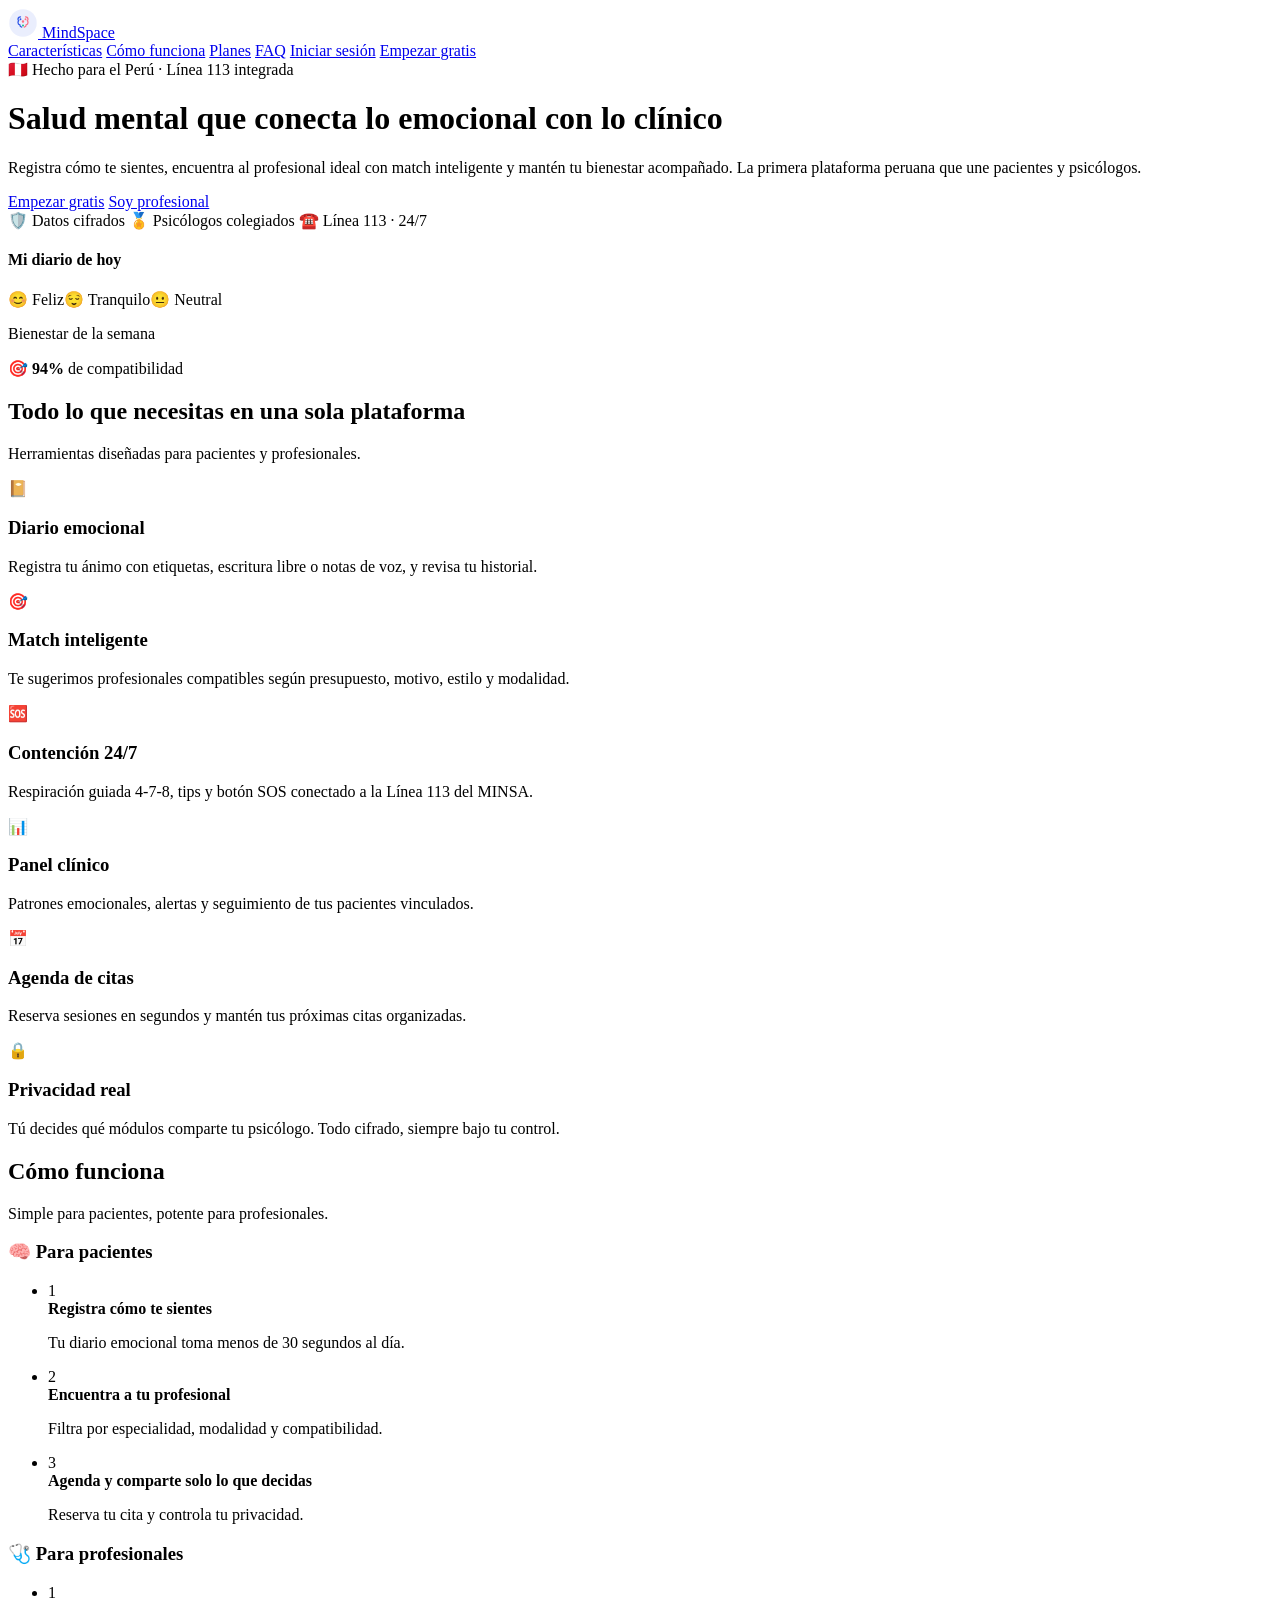
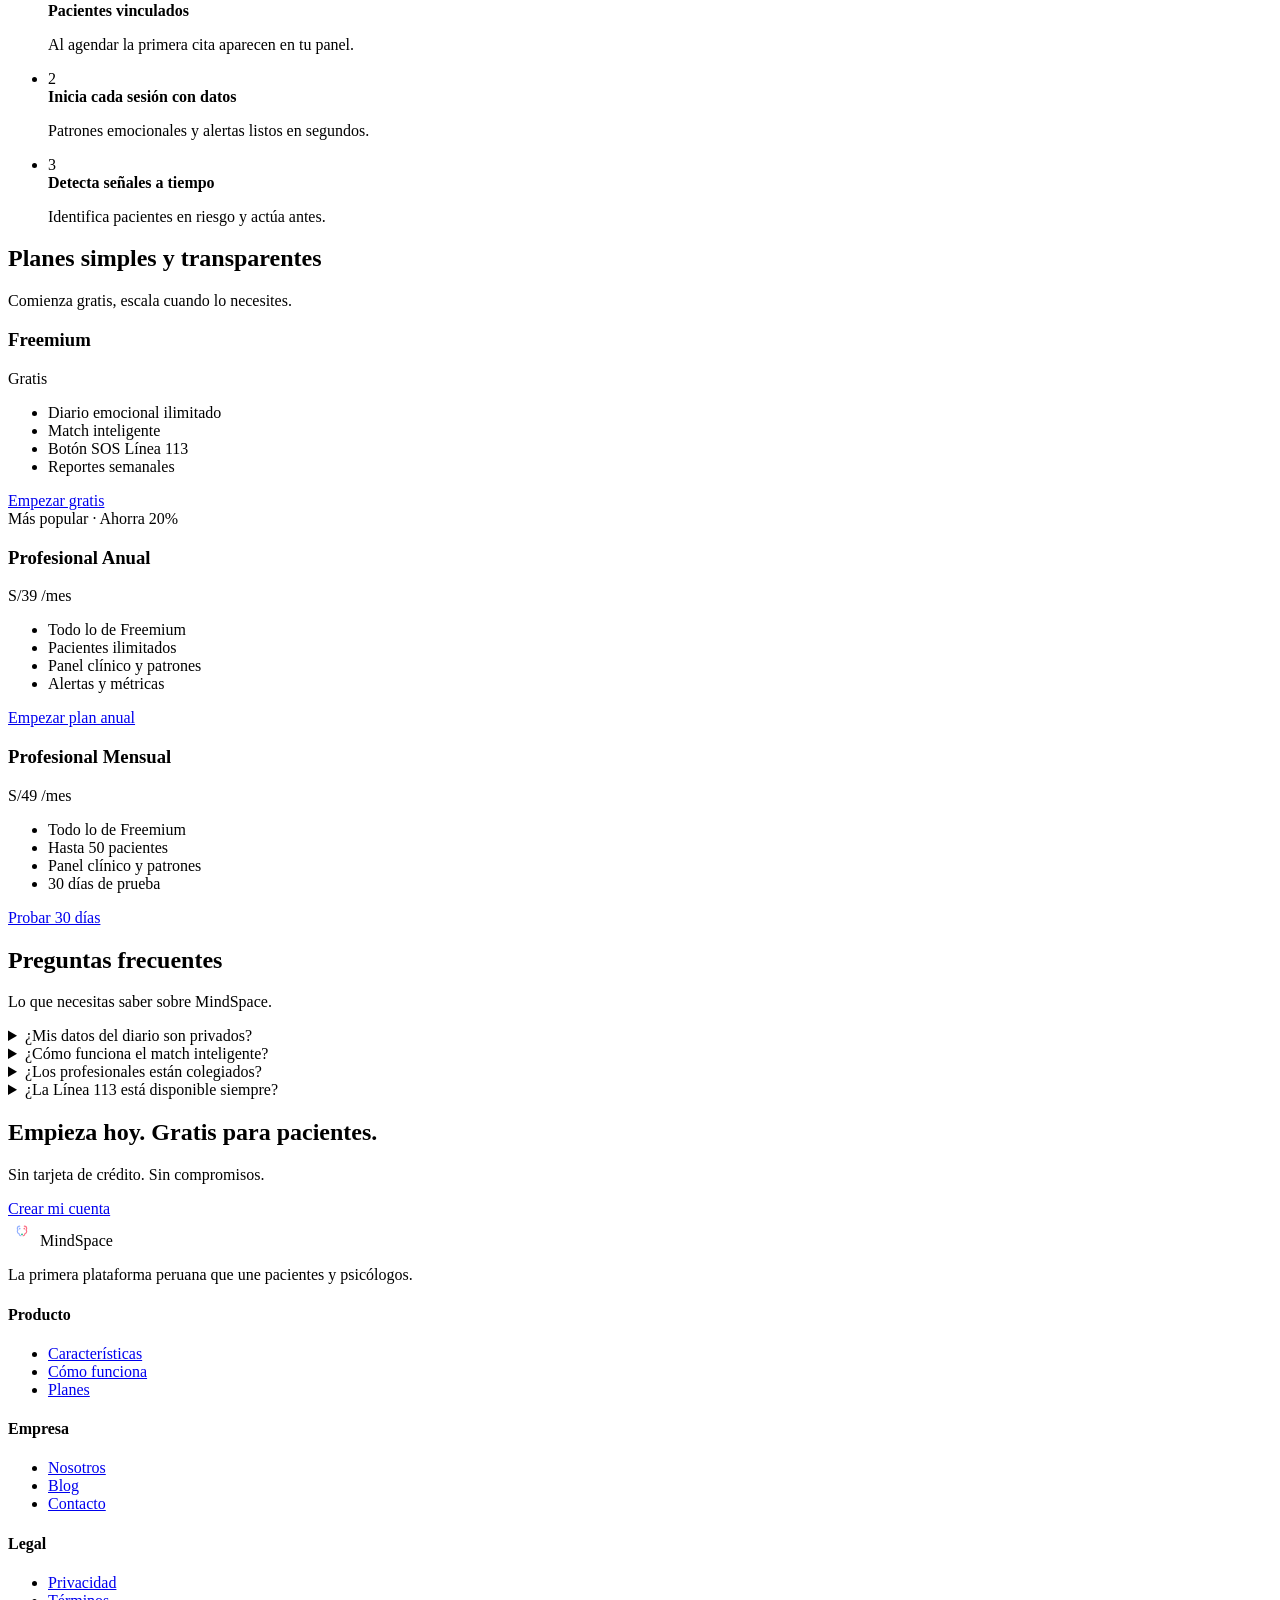
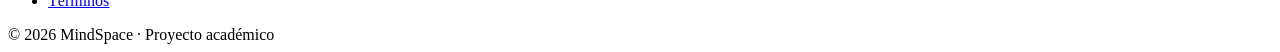
==== index.html @ b7dac178 "Feat: Estructura de la landing page" ====
<!DOCTYPE html>
<html lang="es">
<head>
  <meta charset="UTF-8" />
  <meta name="viewport" content="width=device-width, initial-scale=1.0" />
  <title>MindSpace — Salud mental que conecta lo emocional con lo clínico</title>
  <link rel="preconnect" href="https://fonts.googleapis.com" />
  <link rel="preconnect" href="https://fonts.gstatic.com" crossorigin />
  <link href="https://fonts.googleapis.com/css2?family=Poppins:wght@400;500;600;700&display=swap" rel="stylesheet" />
  <link rel="stylesheet" href="css/style.css" />
</head>
<body class="landing-body">

  <nav class="landing-nav">
    <a class="brand-logo" href="index.html">
      <svg width="30" height="30" viewBox="0 0 48 48" fill="none" xmlns="http://www.w3.org/2000/svg" aria-hidden="true">
        <circle cx="24" cy="24" r="22" fill="#2F55E7" opacity="0.10"/>
        <g transform="translate(12,10)">
          <path d="M8 4C6 4 4 5.5 4 8C4 9 4.5 10 5 10.5C4.5 11 4 12 4 13C4 15 5.5 16.5 7 17C7 18.5 8 20 10 20.5" stroke="#2F55E7" stroke-width="2" stroke-linecap="round" fill="none"/>
          <path d="M16 4C18 4 20 5.5 20 8C20 9 19.5 10 19 10.5C19.5 11 20 12 20 13C20 15 18.5 16.5 17 17C17 18.5 16 20 14 20.5" stroke="#FB7185" stroke-width="2" stroke-linecap="round" fill="none"/>
          <path d="M12 14C12 14 10 12.5 10 11C10 10 10.5 9.5 11 9.5C11.5 9.5 12 10 12 10C12 10 12.5 9.5 13 9.5C13.5 9.5 14 10 14 11C14 12.5 12 14 12 14Z" fill="#FB7185"/>
          <circle cx="8" cy="8" r="1.5" fill="#2F55E7"/><circle cx="16" cy="8" r="1.5" fill="#FB7185"/><circle cx="12" cy="18" r="1.5" fill="#10B981"/>
        </g>
      </svg>
      <span>Mind<span class="accent">Space</span></span>
    </a>
    <div class="landing-menu">
      <a class="solo-desktop" href="#features">Características</a>
      <a class="solo-desktop" href="#como">Cómo funciona</a>
      <a class="solo-desktop" href="#planes">Planes</a>
      <a class="solo-desktop" href="#faq">FAQ</a>
      <a class="btn btn-secundario" href="pages/auth/login.html">Iniciar sesión</a>
      <a class="btn" href="pages/auth/login.html">Empezar gratis</a>
    </div>
  </nav>

  <!-- Hero -->
  <header class="hero">
    <div class="hero-grid">
      <div>
        <span class="hero-badge">🇵🇪 Hecho para el Perú · Línea 113 integrada</span>
        <h1 class="hero-title">Salud mental que conecta lo <b>emocional</b> con lo <b>clínico</b></h1>
        <p class="hero-subtitle">Registra cómo te sientes, encuentra al profesional ideal con match inteligente y mantén tu bienestar acompañado. La primera plataforma peruana que une pacientes y psicólogos.</p>
        <div class="hero-cta">
          <a class="btn btn-grande" href="pages/auth/login.html">Empezar gratis</a>
          <a class="btn btn-secundario btn-grande" href="pages/auth/registro.html?rol=pro">Soy profesional</a>
        </div>
        <div class="badges">
          <span>🛡️ Datos cifrados</span>
          <span>🏅 Psicólogos colegiados</span>
          <span>☎️ Línea 113 · 24/7</span>
        </div>
      </div>
      <div class="hero-panel">
        <div class="mock">
          <div class="mock-head"><i></i><i></i><i></i></div>
          <h4>Mi diario de hoy</h4>
          <div class="mock-chips">
            <span class="chip">😊 Feliz</span><span class="chip on">😌 Tranquilo</span><span class="chip">😐 Neutral</span>
          </div>
          <p class="mock-label">Bienestar de la semana</p>
          <div class="mock-bars">
            <span style="--h:55%"></span><span style="--h:70%"></span><span style="--h:60%"></span>
            <span style="--h:80%"></span><span style="--h:72%"></span><span style="--h:88%"></span><span style="--h:76%"></span>
          </div>
        </div>
        <div class="float-badge">🎯 <b>94%</b> de compatibilidad</div>
      </div>
    </div>
  </header>

  <!-- Características -->
  <section class="seccion" id="features">
    <h2 class="seccion-titulo">Todo lo que necesitas en una sola plataforma</h2>
    <p class="seccion-sub">Herramientas diseñadas para pacientes y profesionales.</p>
    <div class="features">
      <div class="feature"><div class="feature-ico">📔</div><h3>Diario emocional</h3><p>Registra tu ánimo con etiquetas, escritura libre o notas de voz, y revisa tu historial.</p></div>
      <div class="feature"><div class="feature-ico">🎯</div><h3>Match inteligente</h3><p>Te sugerimos profesionales compatibles según presupuesto, motivo, estilo y modalidad.</p></div>
      <div class="feature"><div class="feature-ico">🆘</div><h3>Contención 24/7</h3><p>Respiración guiada 4-7-8, tips y botón SOS conectado a la Línea 113 del MINSA.</p></div>
      <div class="feature"><div class="feature-ico">📊</div><h3>Panel clínico</h3><p>Patrones emocionales, alertas y seguimiento de tus pacientes vinculados.</p></div>
      <div class="feature"><div class="feature-ico">📅</div><h3>Agenda de citas</h3><p>Reserva sesiones en segundos y mantén tus próximas citas organizadas.</p></div>
      <div class="feature"><div class="feature-ico">🔒</div><h3>Privacidad real</h3><p>Tú decides qué módulos comparte tu psicólogo. Todo cifrado, siempre bajo tu control.</p></div>
    </div>
  </section>

  <!-- Cómo funciona -->
  <section class="alt-bg">
    <div class="seccion" id="como">
      <h2 class="seccion-titulo">Cómo funciona</h2>
      <p class="seccion-sub">Simple para pacientes, potente para profesionales.</p>
      <div class="como-grid">
        <div class="como-col">
          <h3>🧠 Para pacientes</h3>
          <ul class="pasos">
            <li class="paso"><span class="num">1</span><div><strong>Registra cómo te sientes</strong><p>Tu diario emocional toma menos de 30 segundos al día.</p></div></li>
            <li class="paso"><span class="num">2</span><div><strong>Encuentra a tu profesional</strong><p>Filtra por especialidad, modalidad y compatibilidad.</p></div></li>
            <li class="paso"><span class="num">3</span><div><strong>Agenda y comparte solo lo que decidas</strong><p>Reserva tu cita y controla tu privacidad.</p></div></li>
          </ul>
        </div>
        <div class="como-col">
          <h3>🩺 Para profesionales</h3>
          <ul class="pasos">
            <li class="paso"><span class="num">1</span><div><strong>Pacientes vinculados</strong><p>Al agendar la primera cita aparecen en tu panel.</p></div></li>
            <li class="paso"><span class="num">2</span><div><strong>Inicia cada sesión con datos</strong><p>Patrones emocionales y alertas listos en segundos.</p></div></li>
            <li class="paso"><span class="num">3</span><div><strong>Detecta señales a tiempo</strong><p>Identifica pacientes en riesgo y actúa antes.</p></div></li>
          </ul>
        </div>
      </div>
    </div>
  </section>

  <!-- Planes -->
  <section class="seccion" id="planes">
    <h2 class="seccion-titulo">Planes simples y transparentes</h2>
    <p class="seccion-sub">Comienza gratis, escala cuando lo necesites.</p>
    <div class="plans">
      <div class="plan">
        <h3>Freemium</h3>
        <div class="precio">Gratis</div>
        <ul><li>Diario emocional ilimitado</li><li>Match inteligente</li><li>Botón SOS Línea 113</li><li>Reportes semanales</li></ul>
        <a class="btn btn-secundario btn-block" href="pages/auth/login.html">Empezar gratis</a>
      </div>
      <div class="plan popular">
        <span class="plan-badge">Más popular · Ahorra 20%</span>
        <h3>Profesional Anual</h3>
        <div class="precio">S/39<span> /mes</span></div>
        <ul><li>Todo lo de Freemium</li><li>Pacientes ilimitados</li><li>Panel clínico y patrones</li><li>Alertas y métricas</li></ul>
        <a class="btn btn-block" href="pages/auth/registro.html?rol=pro">Empezar plan anual</a>
      </div>
      <div class="plan">
        <h3>Profesional Mensual</h3>
        <div class="precio">S/49<span> /mes</span></div>
        <ul><li>Todo lo de Freemium</li><li>Hasta 50 pacientes</li><li>Panel clínico y patrones</li><li>30 días de prueba</li></ul>
        <a class="btn btn-secundario btn-block" href="pages/auth/registro.html?rol=pro">Probar 30 días</a>
      </div>
    </div>
  </section>

  <!-- FAQ -->
  <section class="alt-bg">
    <div class="seccion" id="faq">
      <h2 class="seccion-titulo">Preguntas frecuentes</h2>
      <p class="seccion-sub">Lo que necesitas saber sobre MindSpace.</p>
      <div class="faq">
        <details><summary>¿Mis datos del diario son privados?</summary><p>Sí. Todo está cifrado y solo tú decides qué módulos compartir con tu profesional y cuándo.</p></details>
        <details><summary>¿Cómo funciona el match inteligente?</summary><p>Cruzamos tu presupuesto, motivo, estilo y modalidad con perfiles verificados y te mostramos un porcentaje de compatibilidad.</p></details>
        <details><summary>¿Los profesionales están colegiados?</summary><p>Validamos la colegiatura con el Colegio de Psicólogos del Perú antes de aprobar cada perfil.</p></details>
        <details><summary>¿La Línea 113 está disponible siempre?</summary><p>Sí. El botón SOS te conecta con la Línea 113 del MINSA, gratuita y disponible 24/7.</p></details>
      </div>
    </div>
  </section>

  <!-- CTA final -->
  <section class="cta-final">
    <h2>Empieza hoy. Gratis para pacientes.</h2>
    <p>Sin tarjeta de crédito. Sin compromisos.</p>
    <a class="btn btn-secundario btn-grande" href="pages/auth/login.html">Crear mi cuenta</a>
  </section>

  <!-- Footer -->
  <footer class="landing-footer">
    <div class="footer-grid">
      <div>
        <div class="footer-brand">
          <svg width="28" height="28" viewBox="0 0 48 48" fill="none" xmlns="http://www.w3.org/2000/svg" aria-hidden="true">
            <circle cx="24" cy="24" r="22" fill="#ffffff" opacity="0.12"/>
            <g transform="translate(12,10)">
              <path d="M8 4C6 4 4 5.5 4 8C4 9 4.5 10 5 10.5C4.5 11 4 12 4 13C4 15 5.5 16.5 7 17C7 18.5 8 20 10 20.5" stroke="#93b0ff" stroke-width="2" stroke-linecap="round" fill="none"/>
              <path d="M16 4C18 4 20 5.5 20 8C20 9 19.5 10 19 10.5C19.5 11 20 12 20 13C20 15 18.5 16.5 17 17C17 18.5 16 20 14 20.5" stroke="#FB7185" stroke-width="2" stroke-linecap="round" fill="none"/>
              <circle cx="8" cy="8" r="1.5" fill="#93b0ff"/><circle cx="16" cy="8" r="1.5" fill="#FB7185"/><circle cx="12" cy="18" r="1.5" fill="#10B981"/>
            </g>
          </svg>
          <span>Mind<span class="accent">Space</span></span>
        </div>
        <p class="footer-desc">La primera plataforma peruana que une pacientes y psicólogos.</p>
      </div>
      <div><h4>Producto</h4><ul><li><a href="#features">Características</a></li><li><a href="#como">Cómo funciona</a></li><li><a href="#planes">Planes</a></li></ul></div>
      <div><h4>Empresa</h4><ul><li><a href="#">Nosotros</a></li><li><a href="#">Blog</a></li><li><a href="#">Contacto</a></li></ul></div>
      <div><h4>Legal</h4><ul><li><a href="#">Privacidad</a></li><li><a href="#">Términos</a></li></ul></div>
    </div>
    <div class="footer-bottom">© 2026 MindSpace · Proyecto académico</div>
  </footer>

</body>
</html>
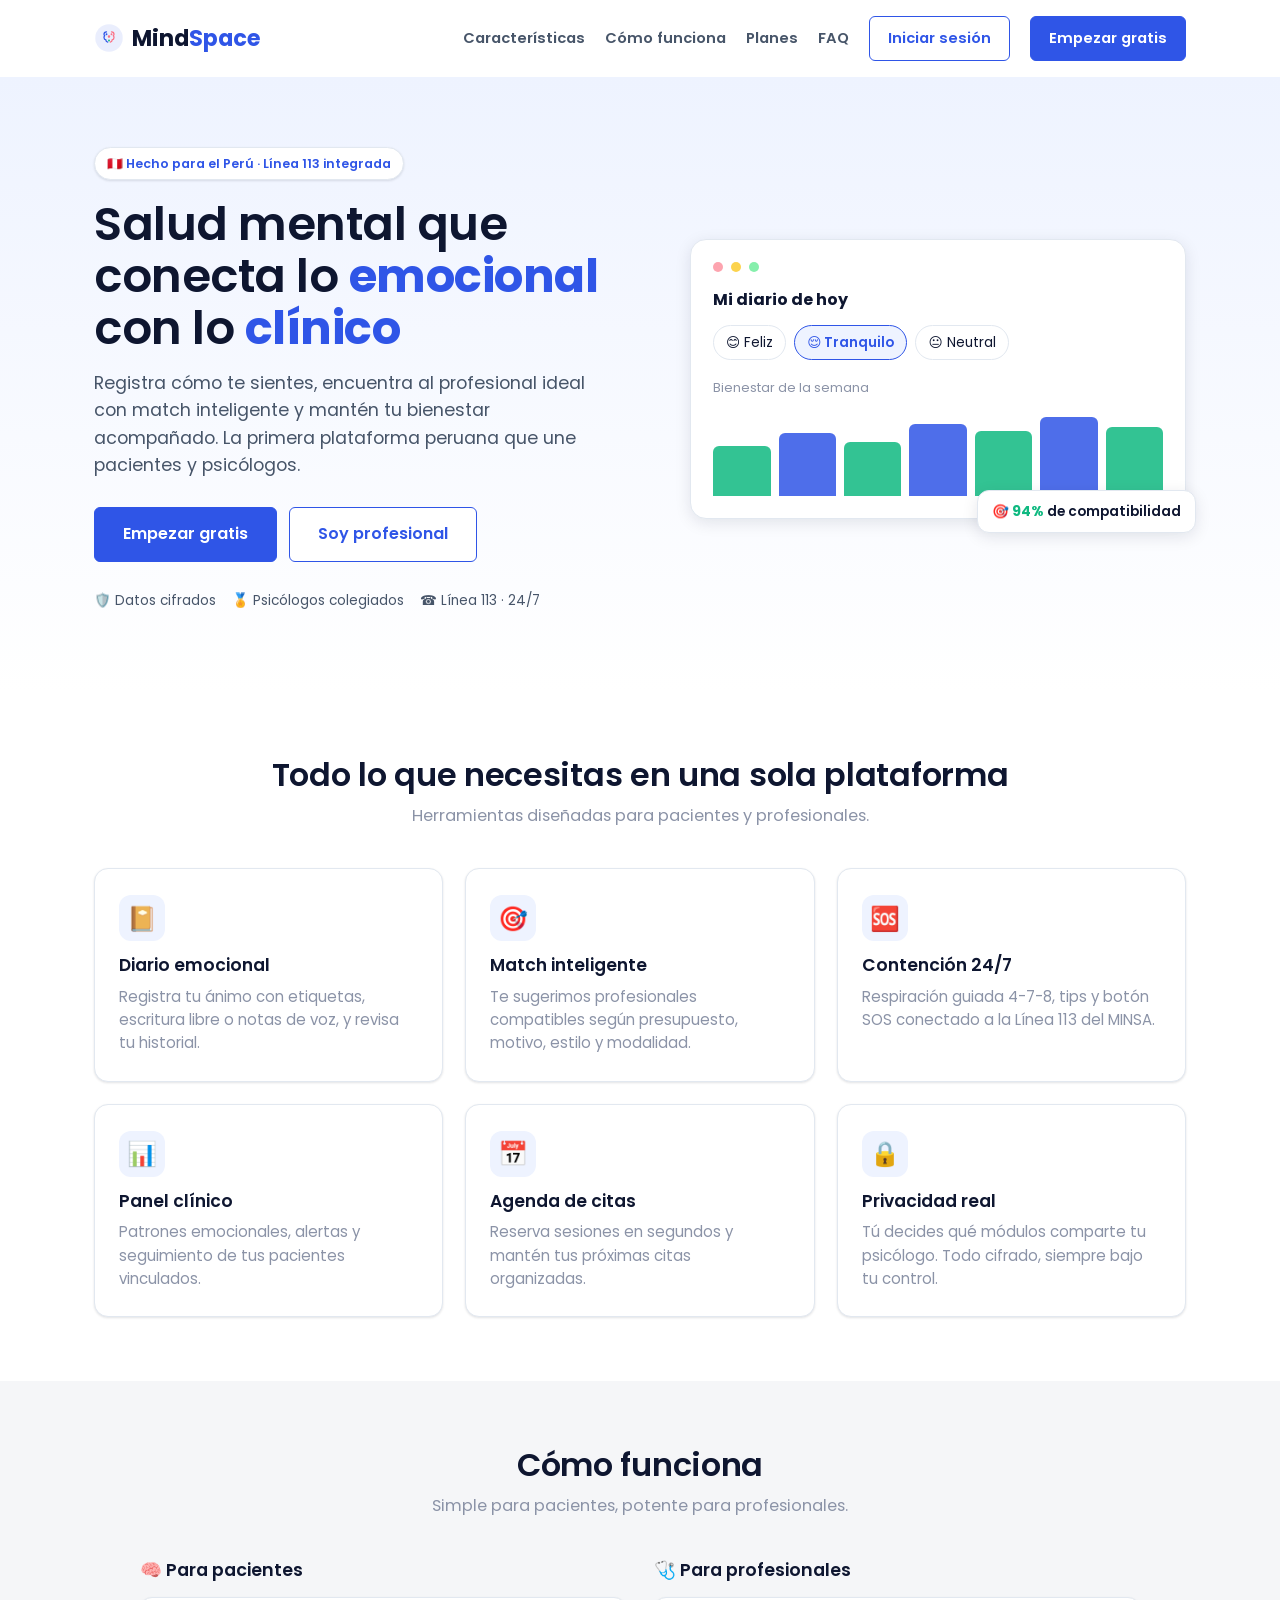
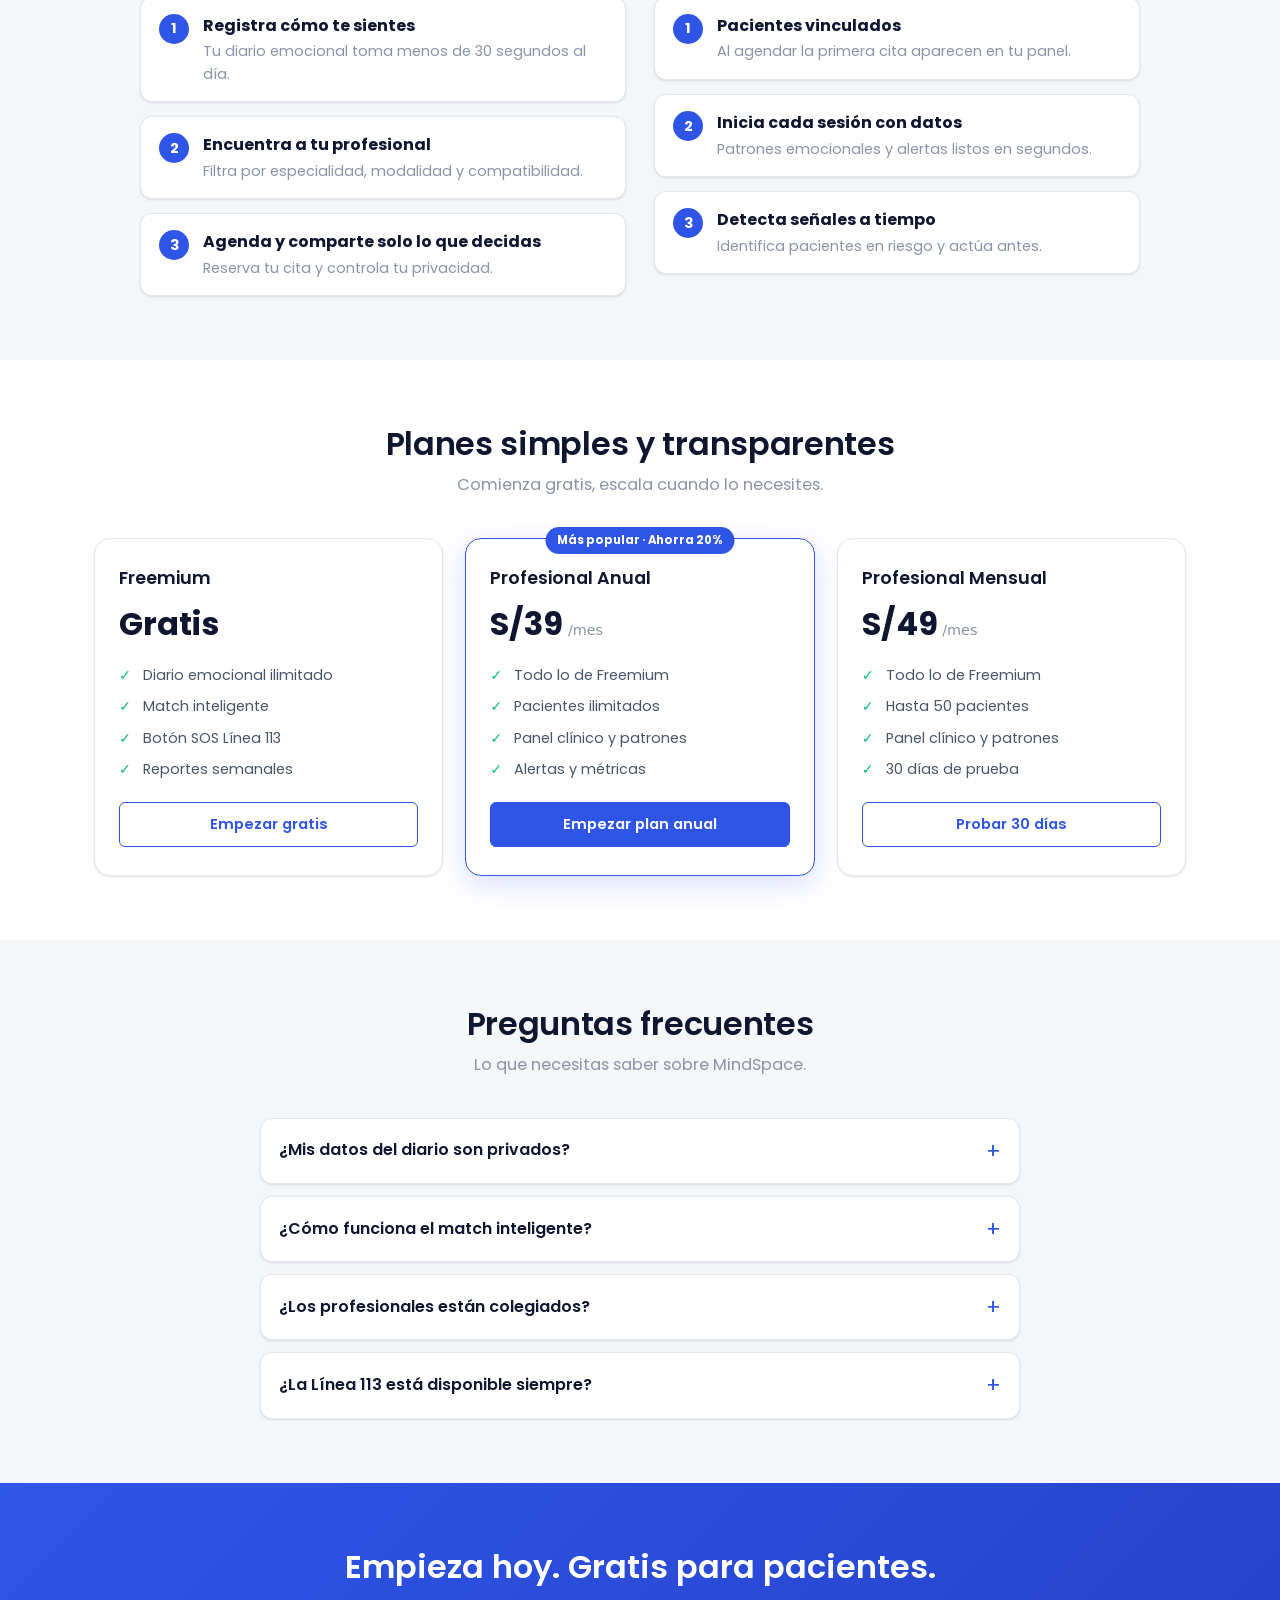
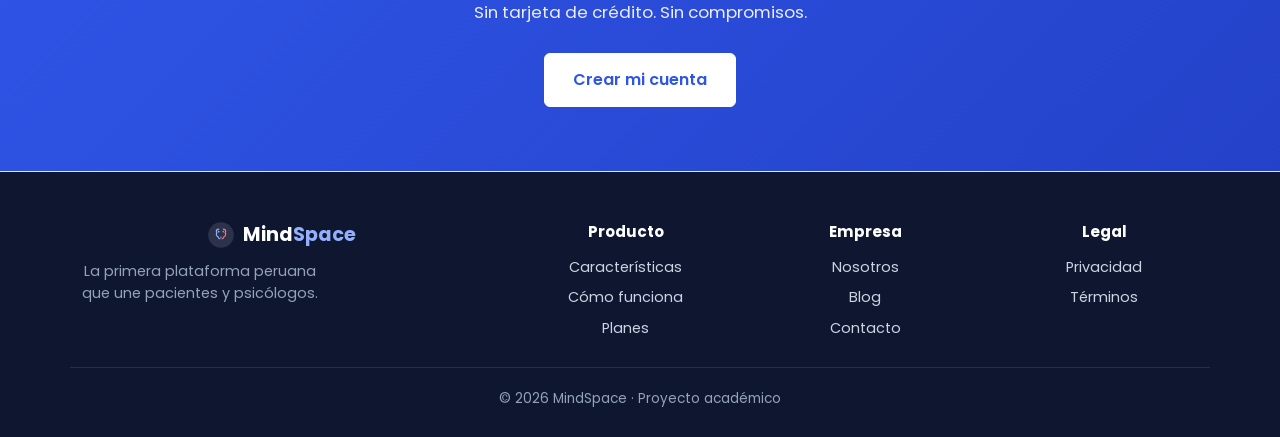
==== commit 9e232c40: "Add files via upload index y profesional" ====
--- a/index.html
+++ b/index.html
@@ -8,7 +8,8 @@
   <link rel="preconnect" href="https://fonts.gstatic.com" crossorigin />
   <link href="https://fonts.googleapis.com/css2?family=Poppins:wght@400;500;600;700&display=swap" rel="stylesheet" />
   <link rel="stylesheet" href="css/style.css" />
-</head>
+
+  </head>
 <body class="landing-body">
 
   <nav class="landing-nav">
@@ -22,7 +23,8 @@
           <circle cx="8" cy="8" r="1.5" fill="#2F55E7"/><circle cx="16" cy="8" r="1.5" fill="#FB7185"/><circle cx="12" cy="18" r="1.5" fill="#10B981"/>
         </g>
       </svg>
-      <span>Mind<span class="accent">Space</span></span>
+
+       <span>Mind<span class="accent">Space</span></span>
     </a>
     <div class="landing-menu">
       <a class="solo-desktop" href="#features">Características</a>
@@ -127,6 +129,7 @@
         <ul><li>Todo lo de Freemium</li><li>Pacientes ilimitados</li><li>Panel clínico y patrones</li><li>Alertas y métricas</li></ul>
         <a class="btn btn-block" href="pages/auth/registro.html?rol=pro">Empezar plan anual</a>
       </div>
+
       <div class="plan">
         <h3>Profesional Mensual</h3>
         <div class="precio">S/49<span> /mes</span></div>
@@ -136,7 +139,7 @@
     </div>
   </section>
 
-  <!-- FAQ -->
+   <!-- FAQ -->
   <section class="alt-bg">
     <div class="seccion" id="faq">
       <h2 class="seccion-titulo">Preguntas frecuentes</h2>
@@ -150,14 +153,14 @@
     </div>
   </section>
 
-  <!-- CTA final -->
+   <!-- CTA final -->
   <section class="cta-final">
     <h2>Empieza hoy. Gratis para pacientes.</h2>
     <p>Sin tarjeta de crédito. Sin compromisos.</p>
     <a class="btn btn-secundario btn-grande" href="pages/auth/login.html">Crear mi cuenta</a>
   </section>
 
-  <!-- Footer -->
+<!-- Footer -->
   <footer class="landing-footer">
     <div class="footer-grid">
       <div>
@@ -170,7 +173,8 @@
               <circle cx="8" cy="8" r="1.5" fill="#93b0ff"/><circle cx="16" cy="8" r="1.5" fill="#FB7185"/><circle cx="12" cy="18" r="1.5" fill="#10B981"/>
             </g>
           </svg>
-          <span>Mind<span class="accent">Space</span></span>
+
+            <span>Mind<span class="accent">Space</span></span>
         </div>
         <p class="footer-desc">La primera plataforma peruana que une pacientes y psicólogos.</p>
       </div>
--- a/css/style.css
+++ b/css/style.css
@@ -0,0 +1,348 @@
+
+:root {
+  --azul:       #2F55E7;
+  --azul-osc:   #2442C9;
+  --azul-suave: #EEF3FF;
+  --texto:      #0E1630;
+  --texto-2:    #475569;
+  --gris:       #8B93A7;
+  --gris-claro: #F5F6F8;
+  --borde:      #E2E8F0;
+  --fondo:      #FFFFFF;
+  --fondo-app:  #F6F7F9;
+  --ok:         #10B981;
+  --coral:      #FB7185;
+  --sombra:     0 1px 3px rgba(14,22,48,.07), 0 1px 2px rgba(14,22,48,.05);
+  --sombra-md:  0 4px 16px rgba(14,22,48,.10);
+  --radio:      10px;
+  --radio-sm:   6px;
+}
+
+/* ----- Reset y base ----- */
+* { margin: 0; padding: 0; box-sizing: border-box; }
+html { scroll-behavior: smooth; }
+
+body {
+  font-family: "Poppins", system-ui, "Segoe UI", Arial, sans-serif;
+  background-color: var(--fondo-app);
+  color: var(--texto);
+  line-height: 1.55;
+  min-height: 100vh;
+}
+a { color: var(--azul); text-decoration: none; }
+a:hover { text-decoration: underline; }
+h1, h2, h3 { color: var(--texto); font-weight: 600; line-height: 1.25; }
+.muted { color: var(--gris); }
+
+/* ----- Botones ----- */
+.btn {
+  display: inline-block;
+  padding: 10px 18px;
+  background-color: var(--azul);
+  color: #fff;
+  border: 1px solid var(--azul);
+  border-radius: var(--radio-sm);
+  font: inherit;
+  font-weight: 600;
+  font-size: .92rem;
+  cursor: pointer;
+  text-align: center;
+  transition: background-color .15s ease;
+}
+.btn:hover { background-color: var(--azul-osc); border-color: var(--azul-osc); text-decoration: none; }
+.btn-secundario { background-color: #fff; color: var(--azul); }
+.btn-secundario:hover { background-color: var(--azul-suave); color: var(--azul); }
+.btn-coral { background-color: var(--coral); border-color: var(--coral); }
+.btn-coral:hover { background-color: #f43f5e; border-color: #f43f5e; }
+.btn-block { display: block; width: 100%; }
+.btn-grande { padding: 14px 28px; font-size: 1rem; }
+
+/* ----- Formularios ----- */
+label { display: block; margin: 14px 0 6px; font-weight: 600; font-size: .85rem; color: var(--texto-2); }
+input, select, textarea {
+  width: 100%; padding: 10px 12px; border: 1px solid var(--borde);
+  border-radius: var(--radio-sm); font: inherit; font-size: .92rem; background-color: #fff;
+}
+textarea { min-height: 130px; resize: vertical; }
+input:focus, select:focus, textarea:focus { outline: none; border-color: var(--azul); box-shadow: 0 0 0 3px var(--azul-suave); }
+
+.form-actions { margin-top: 22px; display: flex; gap: 10px; }
+.form-actions .btn { flex: 1; }
+.form-grid { display: grid; grid-template-columns: 1fr 1fr; gap: 0 18px; }
+.form-grid .full { grid-column: 1 / -1; }
+
+.form-mensaje { margin: 0 0 16px; padding: 10px 14px; border-radius: 8px; font-size: .9rem; }
+.form-mensaje--error { background: #fdecea; color: #b3261e; border: 1px solid #f5c2c0; }
+.form-mensaje--exito { background: #e7f4ea; color: #1e7e34; border: 1px solid #b7dfc1; }
+.form-mensaje--info { background: var(--azul-suave); color: var(--azul-osc); border: 1px solid #c7d4fb; }
+
+/* ----- Tablas ----- */
+.tabla-wrap { overflow-x: auto; border: 1px solid var(--borde); border-radius: var(--radio); background: #fff; }
+table { width: 100%; border-collapse: collapse; font-size: .9rem; }
+thead { background-color: var(--gris-claro); }
+th, td { text-align: left; padding: 12px 16px; border-bottom: 1px solid var(--borde); }
+th { color: var(--texto-2); font-weight: 600; font-size: .78rem; text-transform: uppercase; letter-spacing: .6px; }
+tbody tr { cursor: pointer; }
+tbody tr:hover { background-color: var(--gris-claro); }
+tbody tr:last-child td { border-bottom: none; }
+
+/* ===== Auth (login / registro / recuperar) — tarjeta centrada ===== */
+.auth-body {
+  min-height: 100vh; display: flex; align-items: center; justify-content: center; padding: 40px 20px;
+  background: radial-gradient(900px 480px at 50% -20%, var(--azul-suave), transparent 70%), var(--gris-claro);
+}
+.auth-card { width: 100%; max-width: 430px; background: #fff; border: 1px solid var(--borde); border-radius: var(--radio); box-shadow: var(--sombra-md); padding: 34px 30px; }
+.auth-back { display: inline-block; color: var(--gris); font-weight: 600; font-size: .85rem; margin-bottom: 14px; }
+.auth-back:hover { color: var(--azul); text-decoration: none; }
+.auth-logo { display: flex; flex-direction: column; align-items: center; gap: 8px; margin-bottom: 18px; }
+.auth-logo .logo-text { font-size: 1.3rem; font-weight: 700; }
+.auth-logo .logo-text span { color: var(--azul); }
+.auth-card h2 { text-align: center; font-size: 1.35rem; margin-bottom: 6px; }
+.auth-card .subtitulo { text-align: center; color: var(--gris); font-size: .9rem; margin-bottom: 22px; }
+.divider-text { text-align: center; margin: 18px 0; color: var(--gris); font-size: .85rem; position: relative; }
+.divider-text::before { content: ""; position: absolute; top: 50%; left: 0; right: 0; border-top: 1px solid var(--borde); }
+.divider-text span { position: relative; background: #fff; padding: 0 12px; }
+.form-foot { text-align: center; margin-top: 16px; font-size: .88rem; color: var(--gris); }
+
+/* ===== Landing (estilo React) ===== */
+.landing-body { background: #fff; }
+.landing-nav { display: flex; align-items: center; justify-content: space-between; max-width: 1140px; margin: 0 auto; padding: 16px 24px; }
+.brand-logo { display: inline-flex; align-items: center; gap: 8px; font-size: 1.4rem; font-weight: 700; color: var(--texto); }
+.brand-logo .accent { color: var(--azul); }
+.brand-logo:hover { text-decoration: none; }
+.landing-menu { display: flex; align-items: center; gap: 20px; }
+.landing-menu a:not(.btn) { color: var(--texto-2); font-weight: 600; font-size: .92rem; }
+.landing-menu a:not(.btn):hover { color: var(--azul); }
+
+/* Hero */
+.hero { background: linear-gradient(180deg, var(--azul-suave) 0%, #fff 100%); }
+.hero-grid { max-width: 1140px; margin: 0 auto; padding: 70px 24px 80px; display: grid; grid-template-columns: 1.05fr .95fr; gap: 48px; align-items: center; }
+.hero-badge { display: inline-block; background: #fff; border: 1px solid var(--borde); color: var(--azul); font-weight: 600; font-size: .78rem; padding: 6px 12px; border-radius: 999px; margin-bottom: 18px; box-shadow: var(--sombra); }
+.hero-title { font-size: 2.9rem; line-height: 1.12; margin-bottom: 16px; letter-spacing: -.5px; }
+.hero-title b { color: var(--azul); }
+.hero-subtitle { color: var(--texto-2); font-size: 1.1rem; max-width: 520px; margin-bottom: 28px; }
+.hero-cta { display: flex; gap: 12px; flex-wrap: wrap; margin-bottom: 28px; }
+.badges { display: flex; flex-wrap: wrap; gap: 16px; color: var(--texto-2); font-size: .85rem; }
+.badges span { display: inline-flex; align-items: center; gap: 6px; }
+
+/* Panel mockup del hero */
+.hero-panel { position: relative; }
+.mock { background: #fff; border: 1px solid var(--borde); border-radius: 16px; box-shadow: var(--sombra-md); padding: 22px; }
+.mock-head { display: flex; align-items: center; gap: 8px; margin-bottom: 16px; }
+.mock-head i { width: 10px; height: 10px; border-radius: 50%; display: inline-block; background: var(--borde); }
+.mock-head i:nth-child(1) { background: #fda4af; } .mock-head i:nth-child(2) { background: #fcd34d; } .mock-head i:nth-child(3) { background: #86efac; }
+.mock h4 { font-size: 1rem; margin-bottom: 12px; }
+.mock-chips { display: flex; gap: 8px; flex-wrap: wrap; margin-bottom: 18px; }
+.mock-chips .chip { border: 1px solid var(--borde); border-radius: 999px; padding: 6px 12px; font-size: .85rem; }
+.mock-chips .chip.on { background: var(--azul-suave); border-color: var(--azul); color: var(--azul); font-weight: 600; }
+.mock-label { font-size: .8rem; color: var(--gris); margin-bottom: 8px; }
+.mock-bars { display: flex; align-items: flex-end; gap: 8px; height: 90px; }
+.mock-bars span { flex: 1; border-radius: 6px 6px 0 0; background: var(--azul); opacity: .85; height: var(--h); }
+.mock-bars span:nth-child(odd) { background: var(--ok); }
+.float-badge { position: absolute; right: -10px; bottom: -14px; background: #fff; border: 1px solid var(--borde); box-shadow: var(--sombra-md); border-radius: 12px; padding: 10px 14px; font-weight: 600; font-size: .85rem; }
+.float-badge b { color: var(--ok); }
+
+/* Secciones */
+.seccion { max-width: 1140px; margin: 0 auto; padding: 64px 24px; }
+.seccion-titulo { text-align: center; font-size: 2rem; margin-bottom: 8px; letter-spacing: -.3px; }
+.seccion-sub { text-align: center; color: var(--gris); margin-bottom: 40px; font-size: 1.02rem; }
+.alt-bg { background: var(--gris-claro); }
+
+/* Features */
+.features { display: grid; grid-template-columns: repeat(3, 1fr); gap: 22px; }
+.feature { background: #fff; border: 1px solid var(--borde); border-radius: 14px; box-shadow: var(--sombra); padding: 26px 24px; transition: box-shadow .15s ease, transform .15s ease; }
+.feature:hover { box-shadow: var(--sombra-md); transform: translateY(-2px); }
+.feature-ico { width: 46px; height: 46px; border-radius: 12px; background: var(--azul-suave); color: var(--azul); display: flex; align-items: center; justify-content: center; font-size: 1.5rem; margin-bottom: 14px; }
+.feature h3 { font-size: 1.08rem; margin-bottom: 8px; }
+.feature p { color: var(--gris); font-size: .94rem; }
+
+/* Cómo funciona */
+.como-grid { display: grid; grid-template-columns: 1fr 1fr; gap: 28px; max-width: 1000px; margin: 0 auto; }
+.como-col h3 { font-size: 1.1rem; margin-bottom: 16px; display: flex; align-items: center; gap: 8px; }
+.pasos { list-style: none; display: flex; flex-direction: column; gap: 14px; }
+.paso { display: flex; gap: 14px; background: #fff; border: 1px solid var(--borde); border-radius: 12px; padding: 16px 18px; box-shadow: var(--sombra); }
+.paso .num { flex-shrink: 0; width: 30px; height: 30px; border-radius: 50%; background: var(--azul); color: #fff; font-weight: 700; display: flex; align-items: center; justify-content: center; font-size: .9rem; }
+.paso strong { display: block; margin-bottom: 2px; }
+.paso p { color: var(--gris); font-size: .9rem; }
+
+/* Planes */
+.plans { display: grid; grid-template-columns: repeat(3, 1fr); gap: 22px; align-items: start; }
+.plan { background: #fff; border: 1px solid var(--borde); border-radius: 16px; box-shadow: var(--sombra); padding: 28px 24px; position: relative; }
+.plan.popular { border-color: var(--azul); box-shadow: 0 8px 28px rgba(47,85,231,.18); }
+.plan-badge { position: absolute; top: -12px; left: 50%; transform: translateX(-50%); background: var(--azul); color: #fff; font-size: .72rem; font-weight: 700; padding: 5px 12px; border-radius: 999px; white-space: nowrap; }
+.plan h3 { font-size: 1.1rem; margin-bottom: 10px; }
+.plan .precio { font-size: 2rem; font-weight: 700; color: var(--texto); margin-bottom: 4px; }
+.plan .precio span { font-size: .9rem; font-weight: 500; color: var(--gris); }
+.plan ul { list-style: none; margin: 16px 0 22px; display: flex; flex-direction: column; gap: 9px; }
+.plan li { font-size: .9rem; color: var(--texto-2); padding-left: 24px; position: relative; }
+.plan li::before { content: "✓"; position: absolute; left: 0; color: var(--ok); font-weight: 700; }
+
+/* FAQ */
+.faq { max-width: 760px; margin: 0 auto; display: flex; flex-direction: column; gap: 12px; }
+.faq details { background: #fff; border: 1px solid var(--borde); border-radius: 12px; padding: 0 18px; box-shadow: var(--sombra); }
+.faq summary { list-style: none; cursor: pointer; padding: 16px 0; font-weight: 600; display: flex; justify-content: space-between; align-items: center; gap: 12px; }
+.faq summary::-webkit-details-marker { display: none; }
+.faq summary::after { content: "+"; color: var(--azul); font-size: 1.3rem; font-weight: 400; }
+.faq details[open] summary::after { content: "\2212"; }
+.faq details p { padding: 0 0 16px; color: var(--texto-2); font-size: .93rem; }
+
+/* CTA final */
+.cta-final { background: linear-gradient(135deg, var(--azul) 0%, var(--azul-osc) 100%); color: #fff; text-align: center; padding: 64px 24px; }
+.cta-final h2 { color: #fff; font-size: 2rem; margin-bottom: 12px; }
+.cta-final p { color: rgba(255,255,255,.9); margin-bottom: 28px; font-size: 1.05rem; }
+.cta-final .btn-secundario { background: #fff; color: var(--azul); border-color: #fff; }
+.cta-final .btn-secundario:hover { background: var(--azul-suave); }
+
+/* Footer */
+.landing-footer { background: var(--texto); color: #cbd5e1; padding: 48px 24px 28px; }
+.footer-grid { max-width: 1140px; margin: 0 auto; display: grid; grid-template-columns: 2fr 1fr 1fr 1fr; gap: 28px; }
+.footer-grid h4 { color: #fff; font-size: .95rem; margin-bottom: 12px; }
+.footer-grid ul { list-style: none; display: flex; flex-direction: column; gap: 8px; }
+.footer-grid a { color: #cbd5e1; font-size: .9rem; }
+.footer-grid a:hover { color: #fff; }
+.footer-brand { display: inline-flex; align-items: center; gap: 8px; color: #fff; font-weight: 700; font-size: 1.2rem; margin-bottom: 10px; }
+.footer-brand .accent { color: #93b0ff; }
+.footer-desc { color: #94a3b8; font-size: .9rem; max-width: 260px; }
+.footer-bottom { max-width: 1140px; margin: 28px auto 0; padding-top: 20px; border-top: 1px solid rgba(255,255,255,.1); text-align: center; color: #94a3b8; font-size: .85rem; }
+
+/* ===== Modal (pop-up) ===== */
+.modal-overlay { position: fixed; inset: 0; z-index: 120; background: rgba(14,22,48,.5); display: flex; align-items: center; justify-content: center; padding: 20px; animation: modal-fade .15s ease; }
+.modal-overlay[hidden] { display: none; }
+.modal-card { background: #fff; border-radius: 16px; box-shadow: var(--sombra-md); width: 100%; max-width: 400px; padding: 28px; text-align: center; animation: modal-pop .18s ease; }
+.modal-ico { width: 56px; height: 56px; border-radius: 50%; background: #fde7ea; color: var(--coral); display: flex; align-items: center; justify-content: center; font-size: 1.6rem; margin: 0 auto 14px; }
+.modal-card h3 { font-size: 1.2rem; margin-bottom: 8px; }
+.modal-card p { color: var(--texto-2); font-size: .92rem; margin-bottom: 22px; }
+.modal-actions { display: flex; gap: 10px; }
+.modal-actions .btn { flex: 1; }
+@keyframes modal-fade { from { opacity: 0; } }
+@keyframes modal-pop { from { transform: scale(.96); opacity: 0; } }
+
+/* ===== App (paginas con sidebar) ===== */
+.app-body { display: flex; min-height: 100vh; }
+.layout { flex: 1; display: flex; flex-direction: column; min-width: 0; }
+main { flex: 1; padding: 28px 32px; max-width: 1080px; width: 100%; margin: 0 auto; }
+
+.sidebar { width: 240px; flex-shrink: 0; background: #fff; border-right: 1px solid var(--borde); display: flex; flex-direction: column; padding: 20px 14px; }
+.sidebar .brand { display: flex; align-items: center; gap: 8px; font-size: 1.3rem; font-weight: 700; color: var(--texto); padding: 4px 8px 18px; border-bottom: 1px solid var(--borde); margin-bottom: 16px; }
+.sidebar .brand svg { width: 26px; height: 26px; flex-shrink: 0; }
+.sidebar .brand span { color: var(--azul); }
+.sidebar nav { display: flex; flex-direction: column; gap: 4px; flex: 1; }
+.nav-link { display: block; padding: 10px 12px; border-radius: var(--radio-sm); color: var(--texto-2); font-size: .92rem; font-weight: 600; border: none; background: none; text-align: left; cursor: pointer; width: 100%; }
+.nav-link:hover { background: var(--gris-claro); text-decoration: none; }
+.nav-link.active { background: var(--azul-suave); color: var(--azul); }
+.sidebar-foot { border-top: 1px solid var(--borde); padding-top: 12px; margin-top: 12px; }
+
+header.topbar { background: #fff; border-bottom: 1px solid var(--borde); padding: 14px 32px; display: flex; align-items: center; justify-content: space-between; }
+.topbar .crumb { color: var(--gris); font-size: .88rem; }
+.topbar .user { display: flex; align-items: center; gap: 10px; color: var(--texto-2); font-size: .9rem; }
+.avatar { width: 32px; height: 32px; border-radius: 50%; background: var(--azul-suave); color: var(--azul); display: inline-flex; align-items: center; justify-content: center; font-weight: 700; font-size: .85rem; }
+
+.page-head { margin-bottom: 22px; }
+.page-title { font-size: 1.4rem; margin-bottom: 4px; }
+.page-subtitle { color: var(--gris); font-size: .9rem; }
+footer { padding: 16px 32px; border-top: 1px solid var(--borde); background: #fff; color: var(--gris); font-size: .82rem; text-align: center; }
+
+/* Paneles */
+.panel { background: #fff; border: 1px solid var(--borde); border-radius: var(--radio); box-shadow: var(--sombra); padding: 24px; }
+.panel + .panel { margin-top: 20px; }
+.panel-title { font-size: 1.05rem; margin-bottom: 4px; }
+.panel-subtitle { color: var(--gris); font-size: .88rem; margin-bottom: 14px; }
+.grid-2 { display: grid; grid-template-columns: 1fr 1fr; gap: 20px; align-items: start; }
+
+/* Pestañas (secciones del panel) */
+.tab-panel { display: none; }
+.tab-panel.active { display: block; }
+
+/* ----- Diario ----- */
+.emociones { display: grid; grid-template-columns: repeat(auto-fill, minmax(110px, 1fr)); gap: 10px; }
+.emocion { display: flex; flex-direction: column; align-items: center; gap: 4px; padding: 14px 8px; border: 1px solid var(--borde); border-radius: var(--radio-sm); background: #fff; cursor: pointer; font-size: 1.6rem; width: auto; }
+.emocion span { font-size: .85rem; font-weight: 600; color: var(--texto); }
+.emocion.sel { border-color: var(--azul); background: var(--azul-suave); }
+.intensidad { display: flex; gap: 8px; margin-top: 4px; }
+.intensidad button { width: 42px; height: 42px; border-radius: 50%; border: 1px solid var(--borde); background: #fff; cursor: pointer; font-weight: 600; color: var(--texto-2); }
+.intensidad button.sel { background: var(--azul); color: #fff; border-color: var(--azul); }
+.hist-item { border: 1px solid var(--borde); border-radius: var(--radio-sm); padding: 12px 14px; margin-top: 10px; }
+.hist-cab { display: flex; justify-content: space-between; gap: 10px; margin-bottom: 4px; }
+.fecha-filtros { display: flex; gap: 12px; align-items: end; flex-wrap: wrap; margin-bottom: 8px; }
+.fecha-filtros label { margin: 0; }
+.fecha-filtros > div { flex: 1; min-width: 130px; }
+
+/* ----- Contencion ----- */
+.breath { width: 150px; height: 150px; margin: 0 auto 16px; border-radius: 50%; display: flex; align-items: center; justify-content: center; text-align: center; background: var(--azul-suave); color: var(--azul); font-weight: 600; border: 2px solid var(--azul); transition: transform 1s linear; }
+.breath.grande { transform: scale(1.2); }
+.breath.chico { transform: scale(.85); }
+.breath-controls { display: flex; gap: 10px; justify-content: center; }
+.tips { list-style: none; margin-top: 12px; }
+.tips li { padding: 10px 14px; background: var(--gris-claro); border-left: 3px solid var(--azul); border-radius: var(--radio-sm); margin-bottom: 8px; font-size: .9rem; color: var(--texto-2); }
+
+/* ----- Buscar psicologo ----- */
+.psi-grid { display: grid; grid-template-columns: repeat(auto-fill, minmax(260px, 1fr)); gap: 16px; }
+.psi { border: 1px solid var(--borde); border-radius: var(--radio); padding: 18px; box-shadow: var(--sombra); }
+.psi-top { display: flex; align-items: center; gap: 10px; margin-bottom: 10px; }
+.psi-top .avatar { width: 42px; height: 42px; font-size: 1rem; }
+.psi-top strong { display: block; }
+.match { margin-left: auto; background: #e7f4ea; color: var(--ok); font-size: .78rem; font-weight: 700; padding: 3px 9px; border-radius: 999px; }
+.filtros { display: flex; gap: 10px; flex-wrap: wrap; margin: 16px 0; }
+.filtros select { width: auto; flex: 1; min-width: 150px; }
+
+/* ----- Citas ----- */
+.cita { display: flex; align-items: center; gap: 14px; border: 1px solid var(--borde); border-radius: var(--radio); padding: 14px 18px; margin-top: 10px; }
+.cita-info { flex: 1; min-width: 0; }
+.cita-acc { display: flex; gap: 8px; flex-wrap: wrap; }
+.cita-acc .btn { padding: 7px 12px; font-size: .82rem; }
+
+/* ----- Privacidad ----- */
+.priv { display: flex; align-items: center; gap: 12px; border: 1px solid var(--borde); border-radius: var(--radio-sm); padding: 14px 16px; margin-top: 10px; }
+.priv input { width: 18px; height: 18px; flex-shrink: 0; }
+.priv-txt { flex: 1; }
+.priv-txt strong { display: block; }
+.priv-txt span { font-size: .85rem; color: var(--gris); }
+
+/* ----- Estado pacientes / alertas ----- */
+.pill { font-size: .78rem; font-weight: 600; padding: 3px 10px; border-radius: 999px; }
+.pill-estable  { background: #e7f4ea; color: var(--ok); }
+.pill-atencion { background: var(--azul-suave); color: var(--azul); }
+.pill-crisis   { background: #fdecea; color: #e0414f; }
+.alerta { border: 1px solid var(--borde); border-radius: var(--radio); padding: 16px 18px; margin-top: 10px; }
+.alerta.urgente { border-color: var(--coral); border-left: 4px solid var(--coral); }
+.alerta-cab { display: flex; justify-content: space-between; gap: 10px; margin-bottom: 6px; flex-wrap: wrap; }
+.alerta p { font-size: .9rem; color: var(--texto-2); margin-bottom: 10px; }
+.grafico { border: 1px solid var(--borde); border-radius: var(--radio); padding: 16px; }
+.grafico svg { width: 100%; height: auto; }
+
+/* ----- SOS flotante ----- */
+.sos { position: fixed; bottom: 24px; right: 24px; z-index: 90; width: 58px; height: 58px; border-radius: 50%; border: none; background: var(--coral); color: #fff; font-weight: 700; cursor: pointer; box-shadow: var(--sombra-md); }
+.sos:hover { background: #f43f5e; }
+
+/* ----- Boton hamburguesa (movil) ----- */
+.nav-toggle { display: none; }
+.nav-toggle-btn { display: none; cursor: pointer; }
+
+/* ===== Responsive ===== */
+@media (max-width: 1024px) {
+  .sidebar { width: 200px; }
+  main { padding: 24px; }
+}
+
+@media (max-width: 900px) {
+  .hero-grid { grid-template-columns: 1fr; gap: 36px; padding: 48px 24px 56px; }
+  .hero-title { font-size: 2.3rem; }
+  .footer-grid { grid-template-columns: 1fr 1fr; }
+}
+
+@media (max-width: 760px) {
+  .features, .plans, .como-grid { grid-template-columns: 1fr; }
+  .hero-title { font-size: 2rem; }
+  .grid-2 { grid-template-columns: 1fr; }
+}
+
+@media (max-width: 640px) {
+  .nav-toggle-btn { display: flex; position: fixed; top: 10px; left: 10px; z-index: 110; width: 42px; height: 42px; background: var(--azul); color: #fff; border-radius: var(--radio-sm); align-items: center; justify-content: center; font-size: 1.4rem; }
+  .sidebar { position: fixed; top: 0; left: 0; height: 100vh; transform: translateX(-100%); transition: transform .25s ease; z-index: 100; overflow-y: auto; box-shadow: var(--sombra-md); }
+  .nav-toggle:checked ~ .app-body .sidebar { transform: translateX(0); }
+  header.topbar { padding: 12px 16px 12px 64px; }
+  main { padding: 16px; }
+  .form-grid, .filtros { grid-template-columns: 1fr; }
+  .landing-menu { gap: 10px; }
+  .landing-menu .solo-desktop { display: none; }
+}
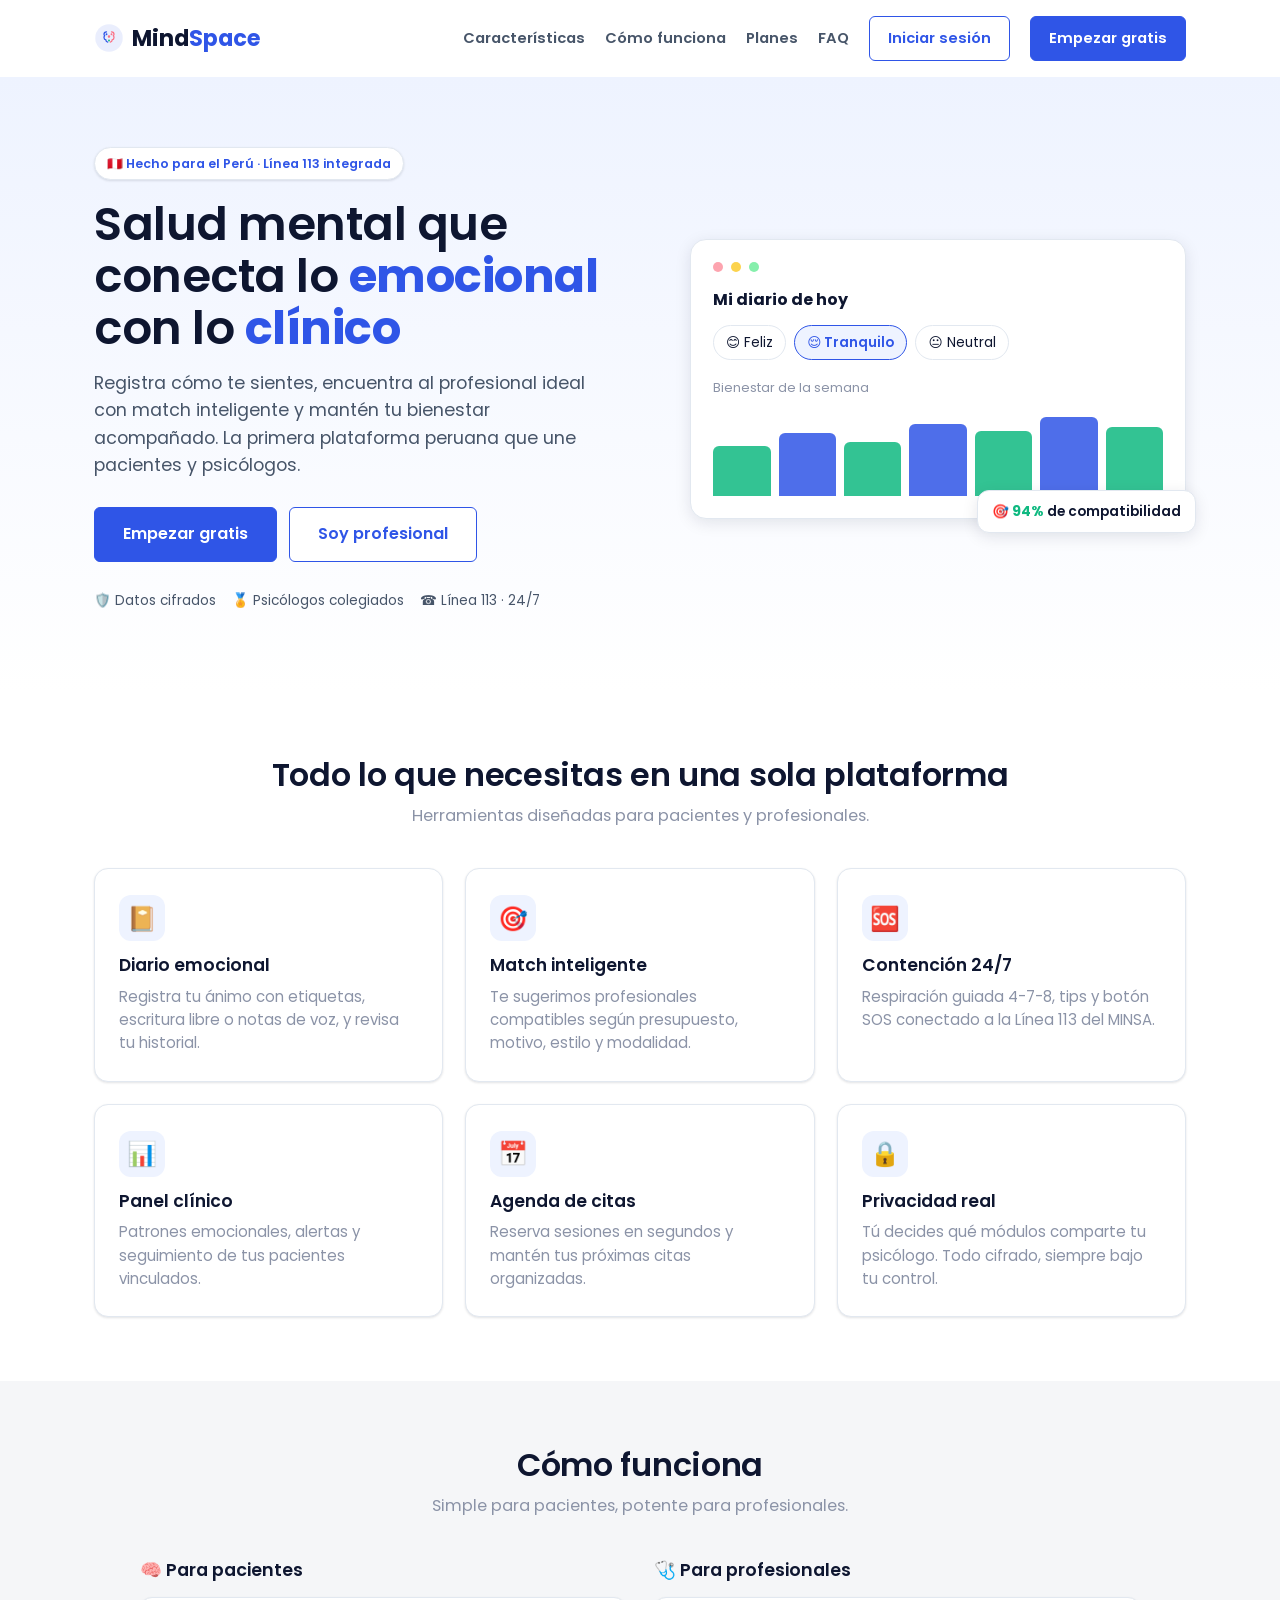
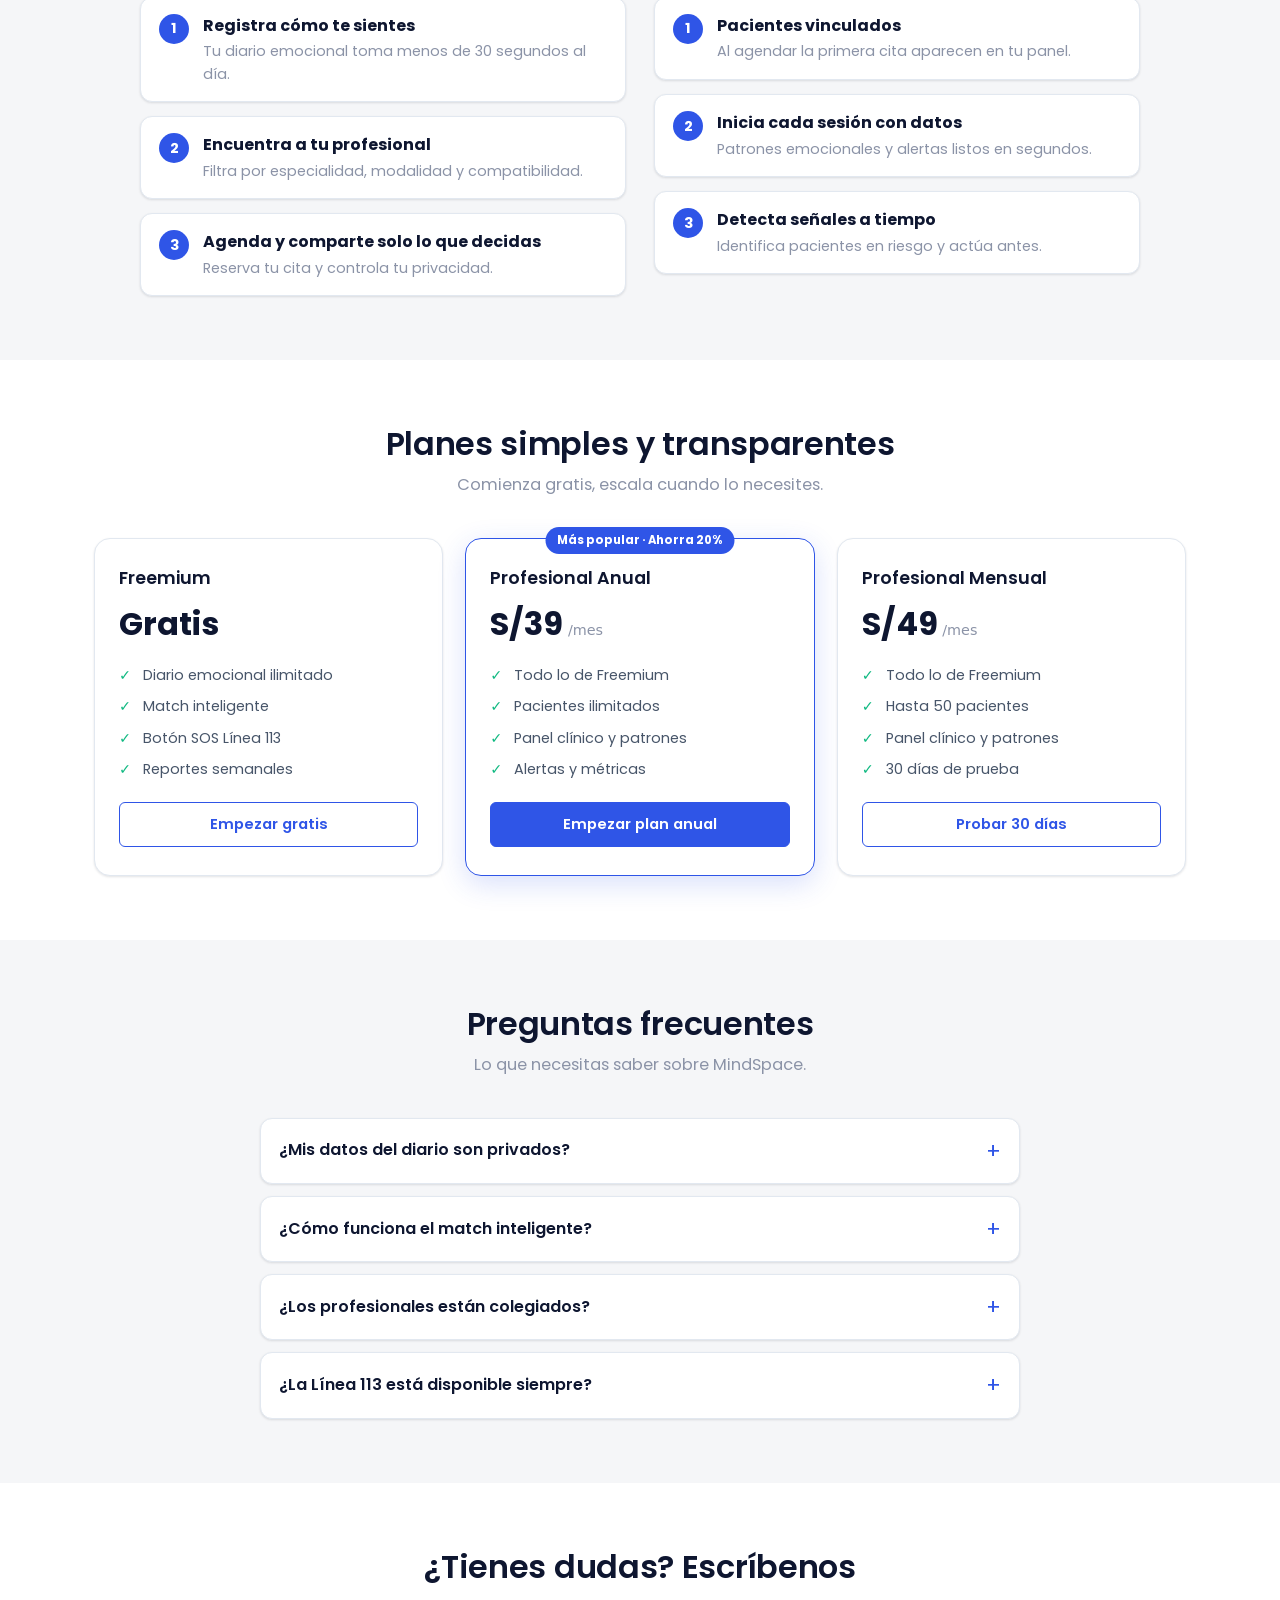
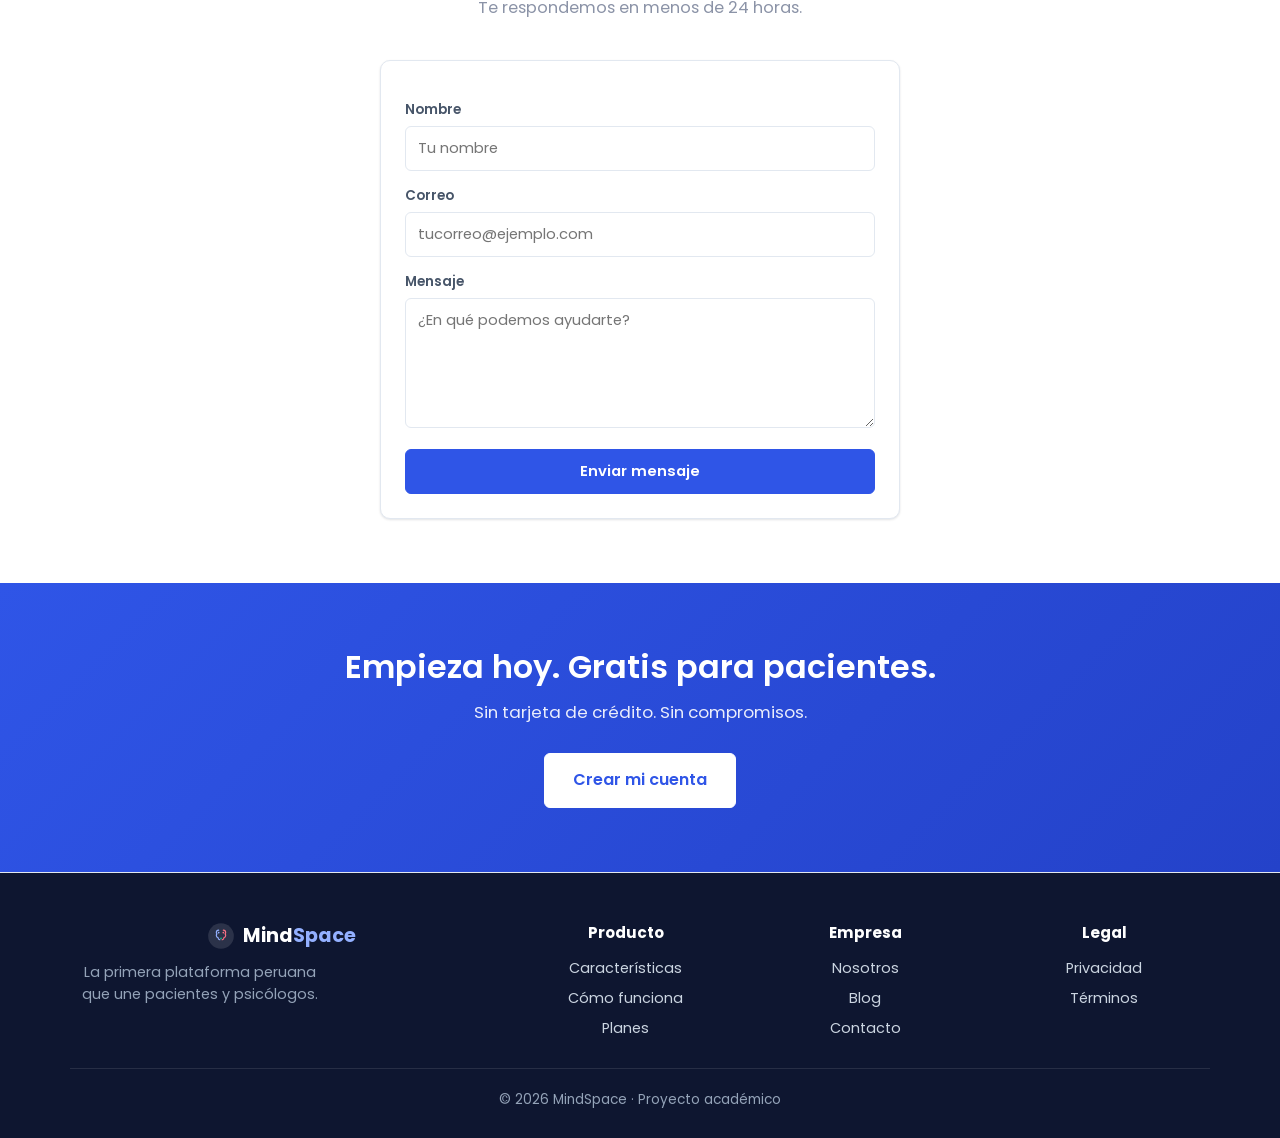
==== commit 304dec66: "feat: index.html final update" ====
--- a/index.html
+++ b/index.html
@@ -127,14 +127,14 @@
         <h3>Profesional Anual</h3>
         <div class="precio">S/39<span> /mes</span></div>
         <ul><li>Todo lo de Freemium</li><li>Pacientes ilimitados</li><li>Panel clínico y patrones</li><li>Alertas y métricas</li></ul>
-        <a class="btn btn-block" href="pages/auth/registro.html?rol=pro">Empezar plan anual</a>
+        <a class="btn btn-block" href="pages/planes/planes.html">Empezar plan anual</a>
       </div>
 
       <div class="plan">
         <h3>Profesional Mensual</h3>
         <div class="precio">S/49<span> /mes</span></div>
         <ul><li>Todo lo de Freemium</li><li>Hasta 50 pacientes</li><li>Panel clínico y patrones</li><li>30 días de prueba</li></ul>
-        <a class="btn btn-secundario btn-block" href="pages/auth/registro.html?rol=pro">Probar 30 días</a>
+        <a class="btn btn-secundario btn-block" href="pages/planes/planes.html">Probar 30 días</a>
       </div>
     </div>
   </section>
@@ -150,6 +150,22 @@
         <details><summary>¿Los profesionales están colegiados?</summary><p>Validamos la colegiatura con el Colegio de Psicólogos del Perú antes de aprobar cada perfil.</p></details>
         <details><summary>¿La Línea 113 está disponible siempre?</summary><p>Sí. El botón SOS te conecta con la Línea 113 del MINSA, gratuita y disponible 24/7.</p></details>
       </div>
+    </div>
+  </section>
+
+   <!-- EP10 · US28: sección de contacto con validación -->
+  <section class="seccion" id="contacto">
+    <h2 class="seccion-titulo">¿Tienes dudas? Escríbenos</h2>
+    <p class="seccion-sub">Te respondemos en menos de 24 horas.</p>
+    <div class="panel contacto-form" id="panel-contacto">
+      <p class="form-mensaje" hidden></p>
+      <label>Nombre</label>
+      <input type="text" id="c-nombre" placeholder="Tu nombre" />
+      <label>Correo</label>
+      <input type="email" id="c-correo" placeholder="tucorreo@ejemplo.com" />
+      <label>Mensaje</label>
+      <textarea id="c-mensaje" placeholder="¿En qué podemos ayudarte?"></textarea>
+      <button class="btn btn-block" id="c-enviar" style="margin-top:14px">Enviar mensaje</button>
     </div>
   </section>
 
@@ -185,5 +201,7 @@
     <div class="footer-bottom">© 2026 MindSpace · Proyecto académico</div>
   </footer>
 
+  <script src="js/shared/ui.js"></script>
+  <script src="js/landing.js"></script>
 </body>
 </html>
--- a/css/style.css
+++ b/css/style.css
@@ -311,7 +311,10 @@
 .grafico svg { width: 100%; height: auto; }
 
 /* ----- SOS flotante ----- */
-.sos { position: fixed; bottom: 24px; right: 24px; z-index: 90; width: 58px; height: 58px; border-radius: 50%; border: none; background: var(--coral); color: #fff; font-weight: 700; cursor: pointer; box-shadow: var(--sombra-md); }
+/* Hallazgo 1: botón SOS ampliado de 58px a 65px (Ley de Fitts y
+   accesibilidad en crisis: un área táctil mayor facilita accionarlo
+   cuando se pierde motricidad fina durante ansiedad o pánico). */
+.sos { position: fixed; bottom: 24px; right: 24px; z-index: 90; width: 65px; height: 65px; border-radius: 50%; border: none; background: var(--coral); color: #fff; font-weight: 700; font-size: 1.02rem; cursor: pointer; box-shadow: var(--sombra-md); }
 .sos:hover { background: #f43f5e; }
 
 /* ----- Boton hamburguesa (movil) ----- */
@@ -346,3 +349,95 @@
   .landing-menu { gap: 10px; }
   .landing-menu .solo-desktop { display: none; }
 }
+
+/* ============================================================
+   EP07 - Seguimiento y retención (panel profesional)
+   ============================================================ */
+.star { background: none; border: none; cursor: pointer; font-size: 1.15rem; line-height: 1; color: var(--gris); width: auto; padding: 2px 6px; }
+.star.on { color: #f5b50a; }
+.fila-prioritaria { background: #fffdf3; }
+.plantillas { display: flex; flex-direction: column; gap: 8px; margin: 12px 0; }
+
+/* ============================================================
+   EP08 - Progreso personal y racha (panel paciente)
+   ============================================================ */
+.racha { text-align: center; padding: 8px 0; }
+.racha-num { font-size: 2.6rem; font-weight: 700; color: var(--azul); line-height: 1; }
+.racha-msg { color: var(--texto-2); margin-top: 6px; }
+.progreso-filtros { display: flex; gap: 8px; margin-bottom: 14px; }
+
+/* ============================================================
+   EP09 - Comunidad anónima (panel paciente)
+   ============================================================ */
+.alias-box { display: flex; align-items: center; gap: 10px; flex-wrap: wrap; margin-bottom: 12px; }
+.alias-chip { background: var(--azul-suave); color: var(--azul); font-weight: 600; border-radius: 999px; padding: 5px 12px; font-size: .85rem; }
+.post { border: 1px solid var(--borde); border-radius: var(--radio); padding: 16px 18px; margin-top: 12px; box-shadow: var(--sombra); }
+.post.oculto { display: none; }
+.post-cab { display: flex; justify-content: space-between; gap: 10px; align-items: center; margin-bottom: 8px; }
+.post-tema { font-size: .7rem; font-weight: 700; text-transform: uppercase; letter-spacing: .5px; color: var(--azul); background: var(--azul-suave); padding: 2px 9px; border-radius: 999px; }
+.post-alias { font-weight: 600; font-size: .9rem; }
+.post-acc { display: flex; gap: 8px; margin-top: 12px; flex-wrap: wrap; }
+.post-acc .btn { padding: 6px 12px; font-size: .82rem; }
+.post-acc .btn.reaccionado { background: var(--ok); border-color: var(--ok); }
+
+/* ============================================================
+   EP10 - Suscripción SaaS y landing (planes, pago, contacto)
+   ============================================================ */
+.plan.actual { outline: 2px solid var(--ok); outline-offset: -2px; }
+.plan-actual-tag { display: inline-block; background: var(--ok); color: #fff; font-size: .72rem; font-weight: 700; padding: 3px 10px; border-radius: 999px; margin-bottom: 8px; }
+.pago-wrap { max-width: 440px; margin: 0 auto; }
+.contacto-form { max-width: 520px; margin: 0 auto; }
+.planes-page { max-width: 1140px; margin: 0 auto; padding: 40px 24px 64px; }
+.input-error { border-color: #e0414f !important; box-shadow: 0 0 0 3px rgba(224,65,79,.15) !important; }
+
+/* ============================================================
+   EP06 - Panel del profesional: métricas y dashboard enriquecido
+   (relleno visual, sin nuevas user stories)
+   ============================================================ */
+.kpi-grid { display: grid; grid-template-columns: repeat(auto-fit, minmax(150px, 1fr)); gap: 14px; margin-bottom: 20px; }
+.kpi { background: #fff; border: 1px solid var(--borde); border-radius: var(--radio); padding: 16px 18px; box-shadow: var(--sombra); }
+.kpi-label { font-size: .72rem; text-transform: uppercase; letter-spacing: .5px; color: var(--gris); font-weight: 600; }
+.kpi-num { font-size: 1.9rem; font-weight: 700; color: var(--texto); line-height: 1.1; margin-top: 6px; }
+.kpi-num.ok { color: var(--ok); }
+.kpi-num.warn { color: #d98a00; }
+.kpi-num.bad { color: #e0414f; }
+.kpi-sub { font-size: .78rem; color: var(--texto-2); margin-top: 4px; }
+
+.dash-grid { display: grid; grid-template-columns: 1fr 1fr; gap: 18px; }
+@media (max-width: 860px) { .dash-grid { grid-template-columns: 1fr; } }
+
+.barras { display: flex; flex-direction: column; gap: 12px; margin-top: 10px; }
+.barra-row { display: grid; grid-template-columns: 96px 1fr 40px; align-items: center; gap: 10px; font-size: .85rem; }
+.barra-track { background: var(--gris-claro); border-radius: 999px; height: 10px; overflow: hidden; }
+.barra-fill { height: 100%; border-radius: 999px; }
+.barra-val { text-align: right; font-weight: 600; color: var(--texto-2); }
+
+.stat-grid { display: grid; grid-template-columns: repeat(auto-fit, minmax(120px, 1fr)); gap: 12px; margin: 16px 0; }
+.stat { background: var(--gris-claro); border-radius: var(--radio-sm); padding: 12px 14px; }
+.stat-label { font-size: .7rem; text-transform: uppercase; letter-spacing: .4px; color: var(--gris); font-weight: 600; }
+.stat-val { font-size: 1.25rem; font-weight: 700; margin-top: 2px; }
+
+.lista-simple { list-style: none; }
+.lista-simple li { display: flex; justify-content: space-between; gap: 10px; padding: 11px 0; border-bottom: 1px solid var(--borde); font-size: .9rem; }
+.lista-simple li:last-child { border-bottom: none; }
+.lista-simple .cuando { color: var(--gris); font-size: .82rem; }
+
+.feed-act { display: flex; gap: 12px; padding: 11px 0; border-bottom: 1px solid var(--borde); }
+.feed-act:last-child { border-bottom: none; }
+.feed-act .ico { width: 32px; height: 32px; border-radius: 8px; display: grid; place-items: center; background: var(--azul-suave); flex: none; font-size: .95rem; }
+.feed-act .txt { font-size: .88rem; line-height: 1.4; }
+.feed-act .txt .cuando { color: var(--gris); font-size: .78rem; }
+
+.chips-estado { display: flex; gap: 8px; flex-wrap: wrap; margin: 14px 0; }
+.chip-estado { border: 1px solid var(--borde); background: #fff; border-radius: 999px; padding: 6px 14px; font-size: .85rem; font-weight: 600; color: var(--texto-2); cursor: pointer; }
+.chip-estado.on { background: var(--azul-suave); border-color: var(--azul); color: var(--azul); }
+
+.tendencia { font-weight: 700; }
+.tendencia.sube { color: var(--ok); }
+.tendencia.baja { color: #e0414f; }
+.tendencia.plana { color: var(--gris); }
+
+.mini-nota { background: var(--azul-suave); border-left: 3px solid var(--azul); border-radius: var(--radio-sm); padding: 12px 14px; font-size: .88rem; color: var(--texto-2); margin-top: 12px; }
+.panel-sub-titulo { font-size: .95rem; font-weight: 600; color: var(--texto); margin: 2px 0 4px; }
+.seccion-cab { display: flex; justify-content: space-between; align-items: baseline; gap: 10px; flex-wrap: wrap; }
+.tag-mini { display: inline-block; font-size: .72rem; font-weight: 600; color: var(--texto-2); background: var(--gris-claro); border-radius: 999px; padding: 2px 9px; margin-right: 4px; }
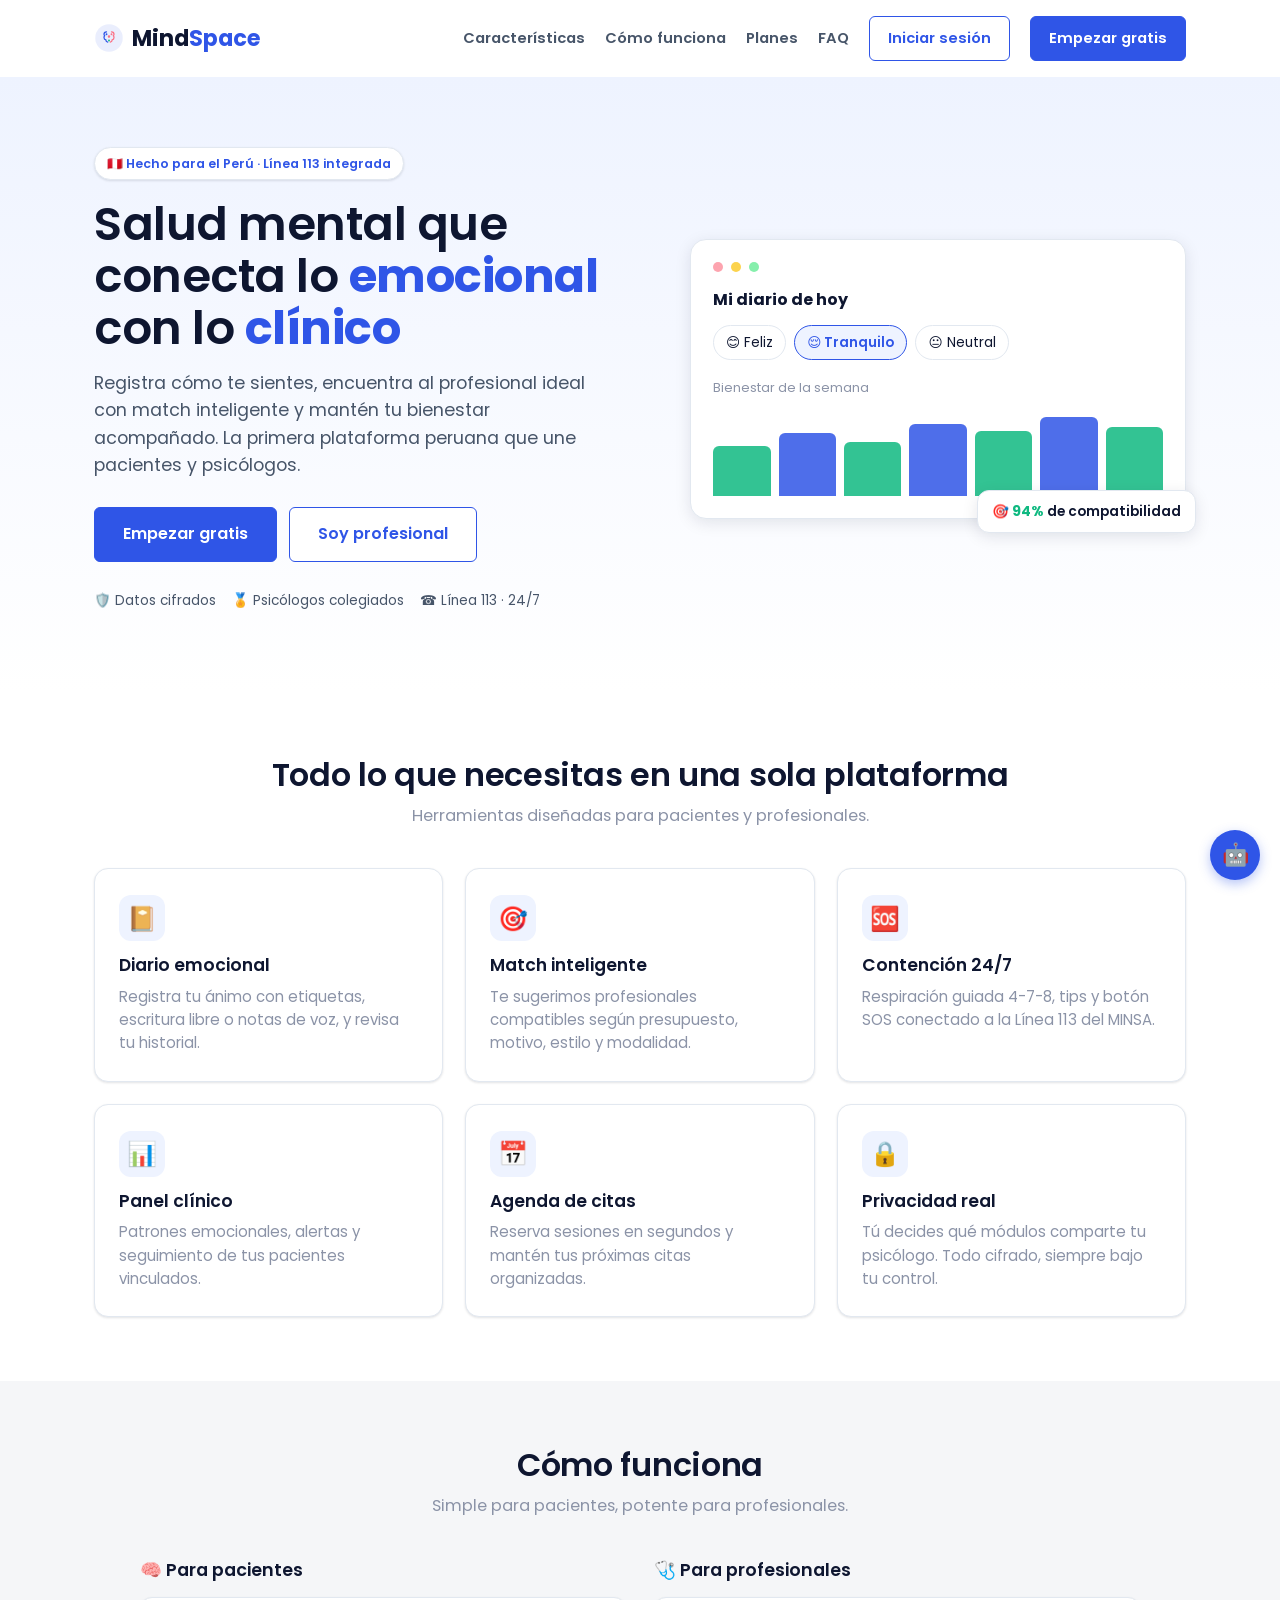
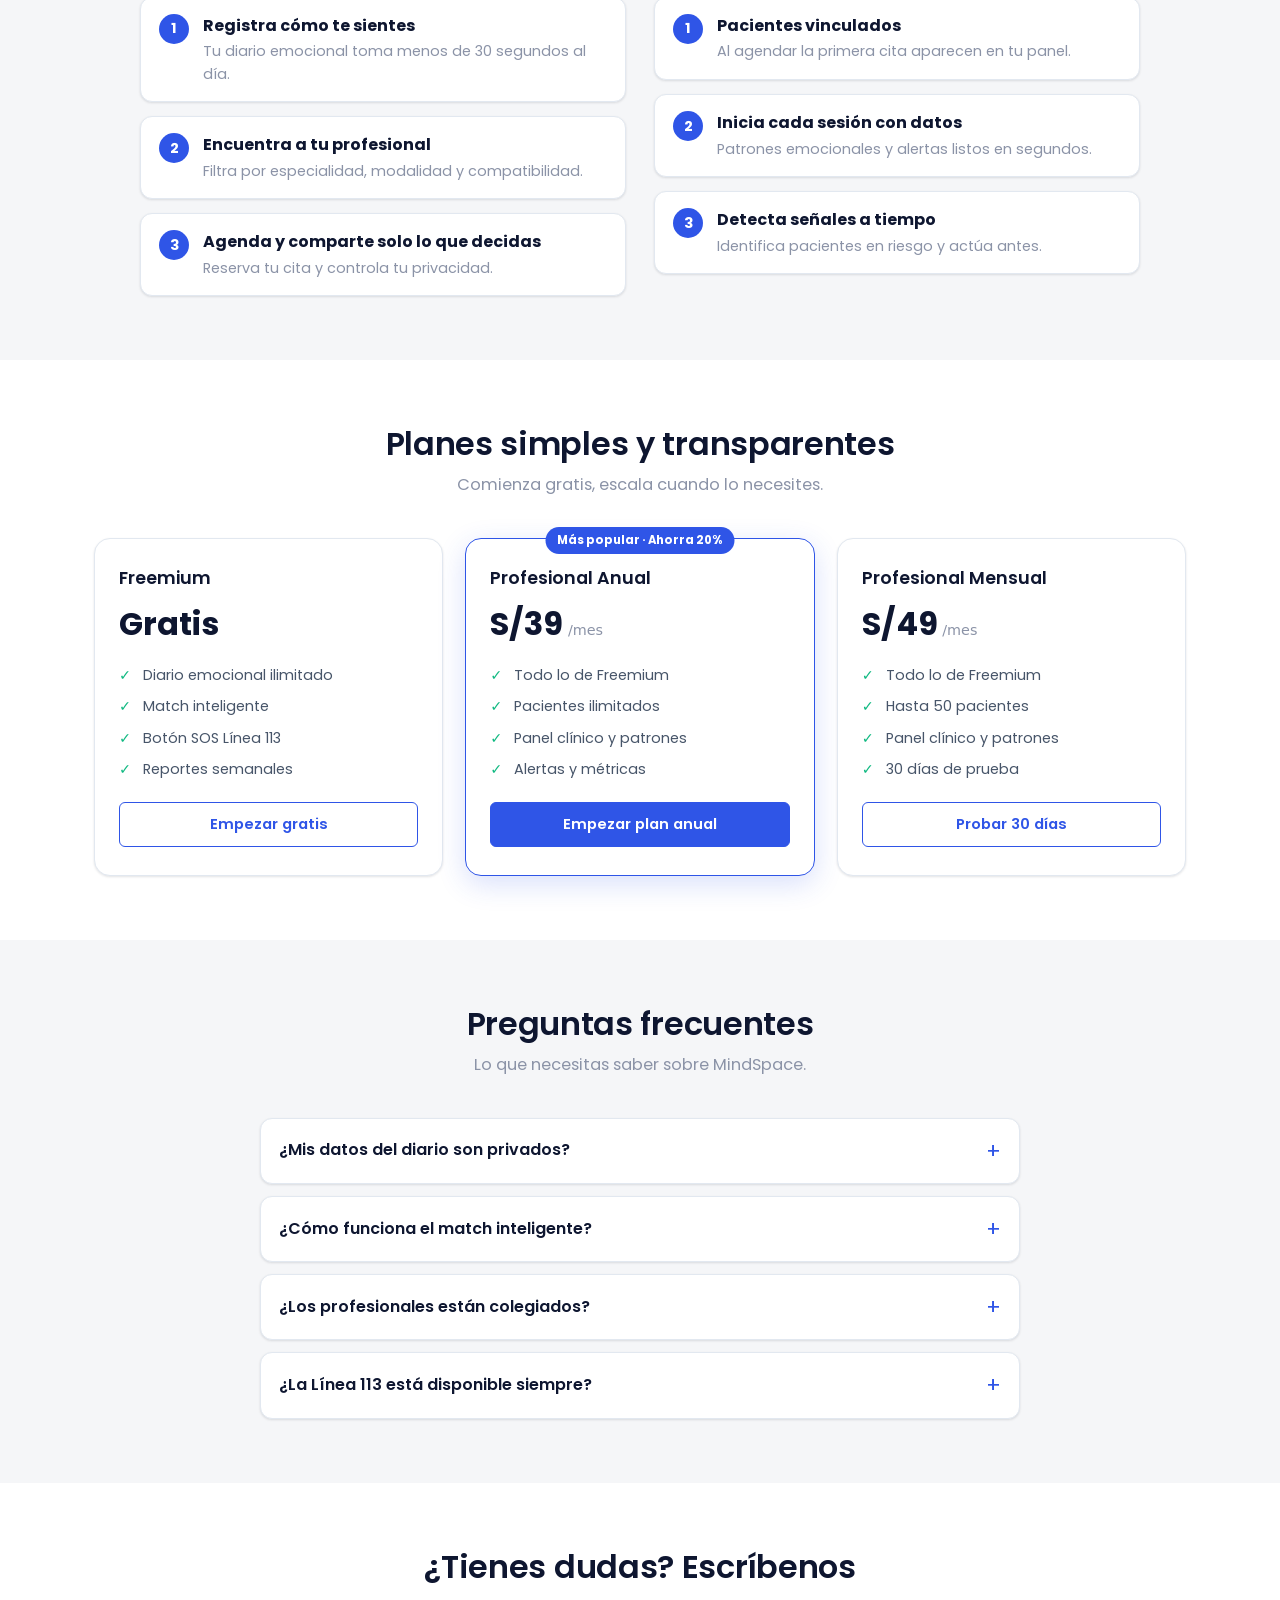
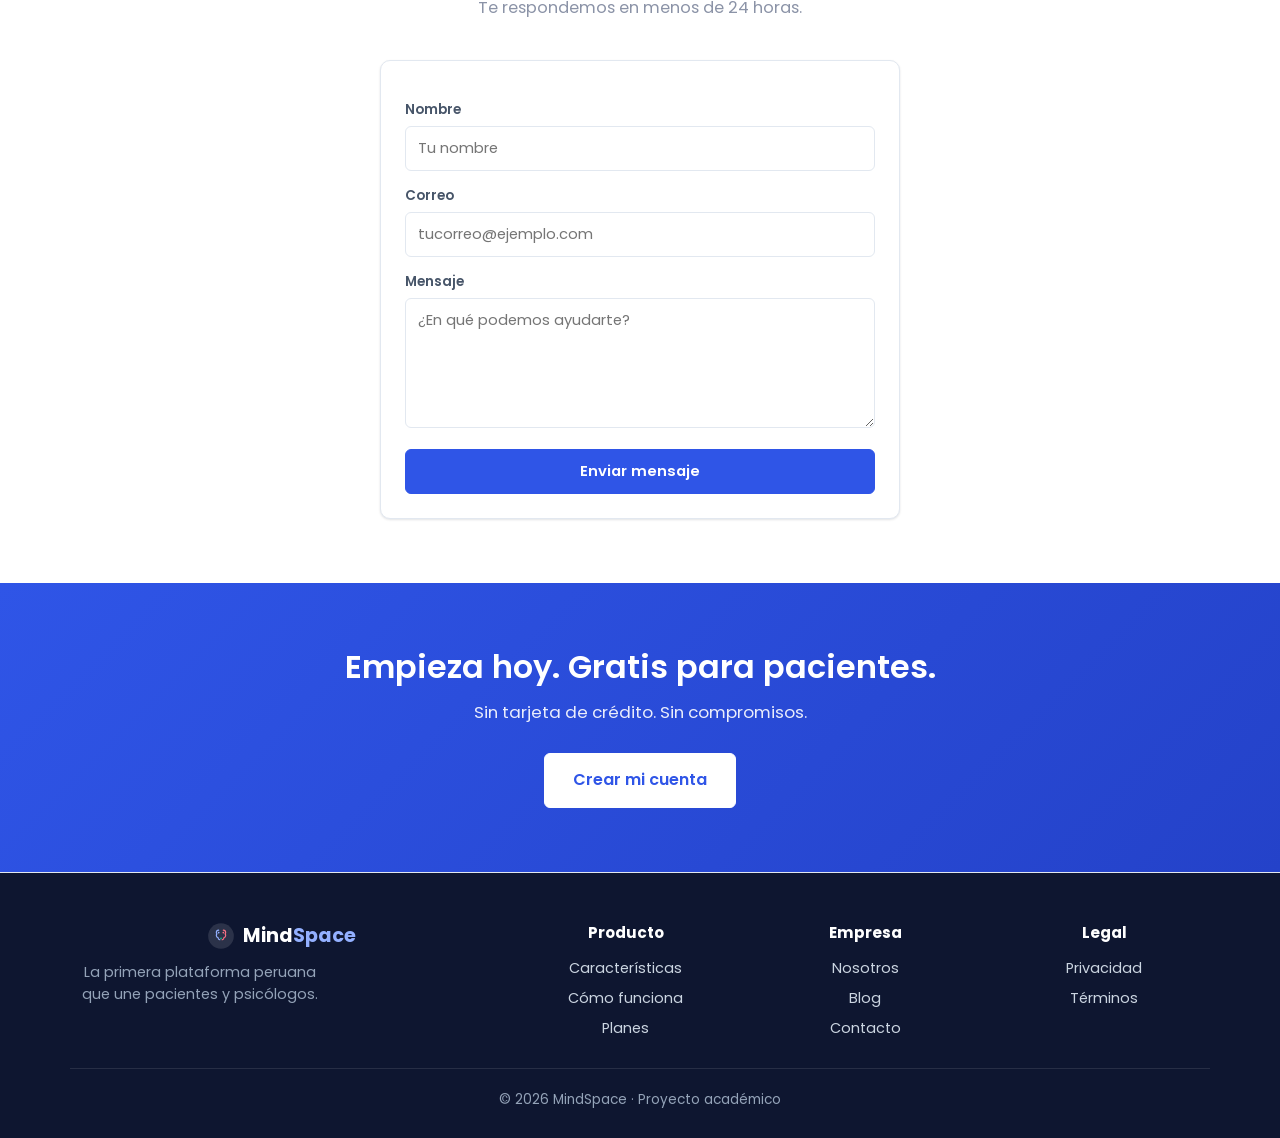
==== commit 854ce306: "Agregar asistente de IA" ====
--- a/index.html
+++ b/index.html
@@ -69,6 +69,30 @@
         <div class="float-badge">🎯 <b>94%</b> de compatibilidad</div>
       </div>
     </div>
+<div id="mindbot-container">
+  <button id="mindbot-toggle-btn" class="mindbot-btn-flotante" title="Consultar con MindBot">
+    🤖
+  </button>
+
+  <div id="mindbot-window" class="mindbot-ventana">
+    <div class="mindbot-header">
+      <div class="mindbot-perfil">
+        <span class="mindbot-status-dot"></span>
+        <span>MindBot (Guía Web)</span>
+      </div>
+      <button id="mindbot-close-btn" class="mindbot-btn-cerrar" title="Minimizar">✕</button>
+    </div>
+
+    <div id="chat" class="mindbot-mensajes-box">
+      <p class="mindbot-msg bot">¡Hola! Soy MindBot 🤖. Estoy aquí para guiarte por la landing page de MindSpace. Pregúntame qué herramientas tenemos para <b>Pacientes</b> o <b>Profesionales</b>.</p>
+    </div>
+
+    <form id="formChat" class="mindbot-input-area">
+      <input type="text" id="pregunta" placeholder="Escribe tu duda aquí..." autocomplete="off" required />
+      <button type="submit" class="mindbot-btn-enviar">➔</button>
+    </form>
+  </div>
+</div>
   </header>
 
   <!-- Características -->
@@ -203,5 +227,6 @@
 
   <script src="js/shared/ui.js"></script>
   <script src="js/landing.js"></script>
+  <script src="js/Asistente/Asistente.js"></script>
 </body>
 </html>
--- a/css/style.css
+++ b/css/style.css
@@ -441,3 +441,150 @@
 .panel-sub-titulo { font-size: .95rem; font-weight: 600; color: var(--texto); margin: 2px 0 4px; }
 .seccion-cab { display: flex; justify-content: space-between; align-items: baseline; gap: 10px; flex-wrap: wrap; }
 .tag-mini { display: inline-block; font-size: .72rem; font-weight: 600; color: var(--texto-2); background: var(--gris-claro); border-radius: 999px; padding: 2px 9px; margin-right: 4px; }
+
+/* ============================================================
+   WIDGET MINDBOT - LLAMA 4 (CORREGIDO Y OPTIMIZADO)
+   ============================================================ */
+.mindbot-btn-flotante {
+  position: fixed;
+  bottom: 20px;
+  right: 20px; 
+  width: 50px;  
+  height: 50px;
+  border-radius: 50%;
+  background-color: #2F55E7; 
+  color: white;
+  font-size: 22px;
+  border: none;
+  cursor: pointer;
+  box-shadow: 0 4px 12px rgba(47, 85, 231, 0.35);
+  z-index: 9999;
+  display: flex;
+  align-items: center;
+  justify-content: center;
+  transition: transform 0.2s ease, background-color 0.2s;
+}
+
+.mindbot-btn-flotante:hover {
+  transform: scale(1.1);
+  background-color: #1d42c4;
+}
+
+.mindbot-ventana {
+  position: fixed;
+  bottom: 85px;
+  right: 20px; 
+  width: 310px; 
+  height: 400px; 
+  background: #ffffff;
+  border-radius: 12px;
+  box-shadow: 0 8px 24px rgba(0, 0, 0, 0.15);
+  z-index: 9999;
+  
+  /* CAMBIO CLAVE: Oculto por defecto mediante CSS puro */
+  display: none; 
+  
+  flex-direction: column;
+  overflow: hidden;
+  border: 1px solid #e2e8f0;
+  font-family: 'Poppins', sans-serif;
+}
+
+/* Esta clase la controlará JavaScript para abrir y cerrar el chat con animación fluida */
+.mindbot-ventana.activo {
+  display: flex !important;
+}
+
+.mindbot-header {
+  background: #2F55E7;
+  color: white;
+  padding: 12px 15px;
+  display: flex;
+  justify-content: space-between;
+  align-items: center;
+}
+
+.mindbot-perfil {
+  display: flex;
+  align-items: center;
+  gap: 8px;
+  font-size: 0.9rem;
+  font-weight: 600;
+}
+
+.mindbot-status-dot {
+  width: 8px;
+  height: 8px;
+  background: #22c55e; 
+  border-radius: 50%;
+}
+
+.mindbot-btn-cerrar {
+  background: transparent;
+  border: none;
+  color: rgba(255, 255, 255, 0.8);
+  font-size: 1rem;
+  cursor: pointer;
+}
+.mindbot-btn-cerrar:hover { color: white; }
+
+.mindbot-mensajes-box {
+  flex: 1;
+  padding: 12px;
+  overflow-y: auto;
+  background: #f8fafc;
+  display: flex;
+  flex-direction: column;
+  gap: 10px;
+}
+
+.mindbot-msg {
+  max-width: 85%;
+  padding: 8px 12px;
+  border-radius: 10px;
+  font-size: 0.85rem;
+  line-height: 1.4;
+  word-wrap: break-word;
+}
+
+.mindbot-msg.bot {
+  background: white;
+  color: #334155;
+  align-self: flex-start;
+  border: 1px solid #e2e8f0;
+  border-top-left-radius: 2px;
+}
+
+.mindbot-msg.user {
+  background: #2F55E7;
+  color: white;
+  align-self: flex-end;
+  border-top-right-radius: 2px;
+}
+
+.mindbot-input-area {
+  display: flex;
+  padding: 10px;
+  background: white;
+  border-top: 1px solid #e2e8f0;
+  gap: 6px;
+}
+
+.mindbot-input-area input {
+  flex: 1;
+  border: 1px solid #cbd5e1;
+  padding: 8px 12px;
+  border-radius: 6px;
+  font-size: 0.85rem;
+  outline: none;
+}
+.mindbot-input-area input:focus { border-color: #2F55E7; }
+
+.mindbot-btn-enviar {
+  background: #2F55E7;
+  color: white;
+  border: none;
+  padding: 0 12px;
+  border-radius: 6px;
+  cursor: pointer;
+}
